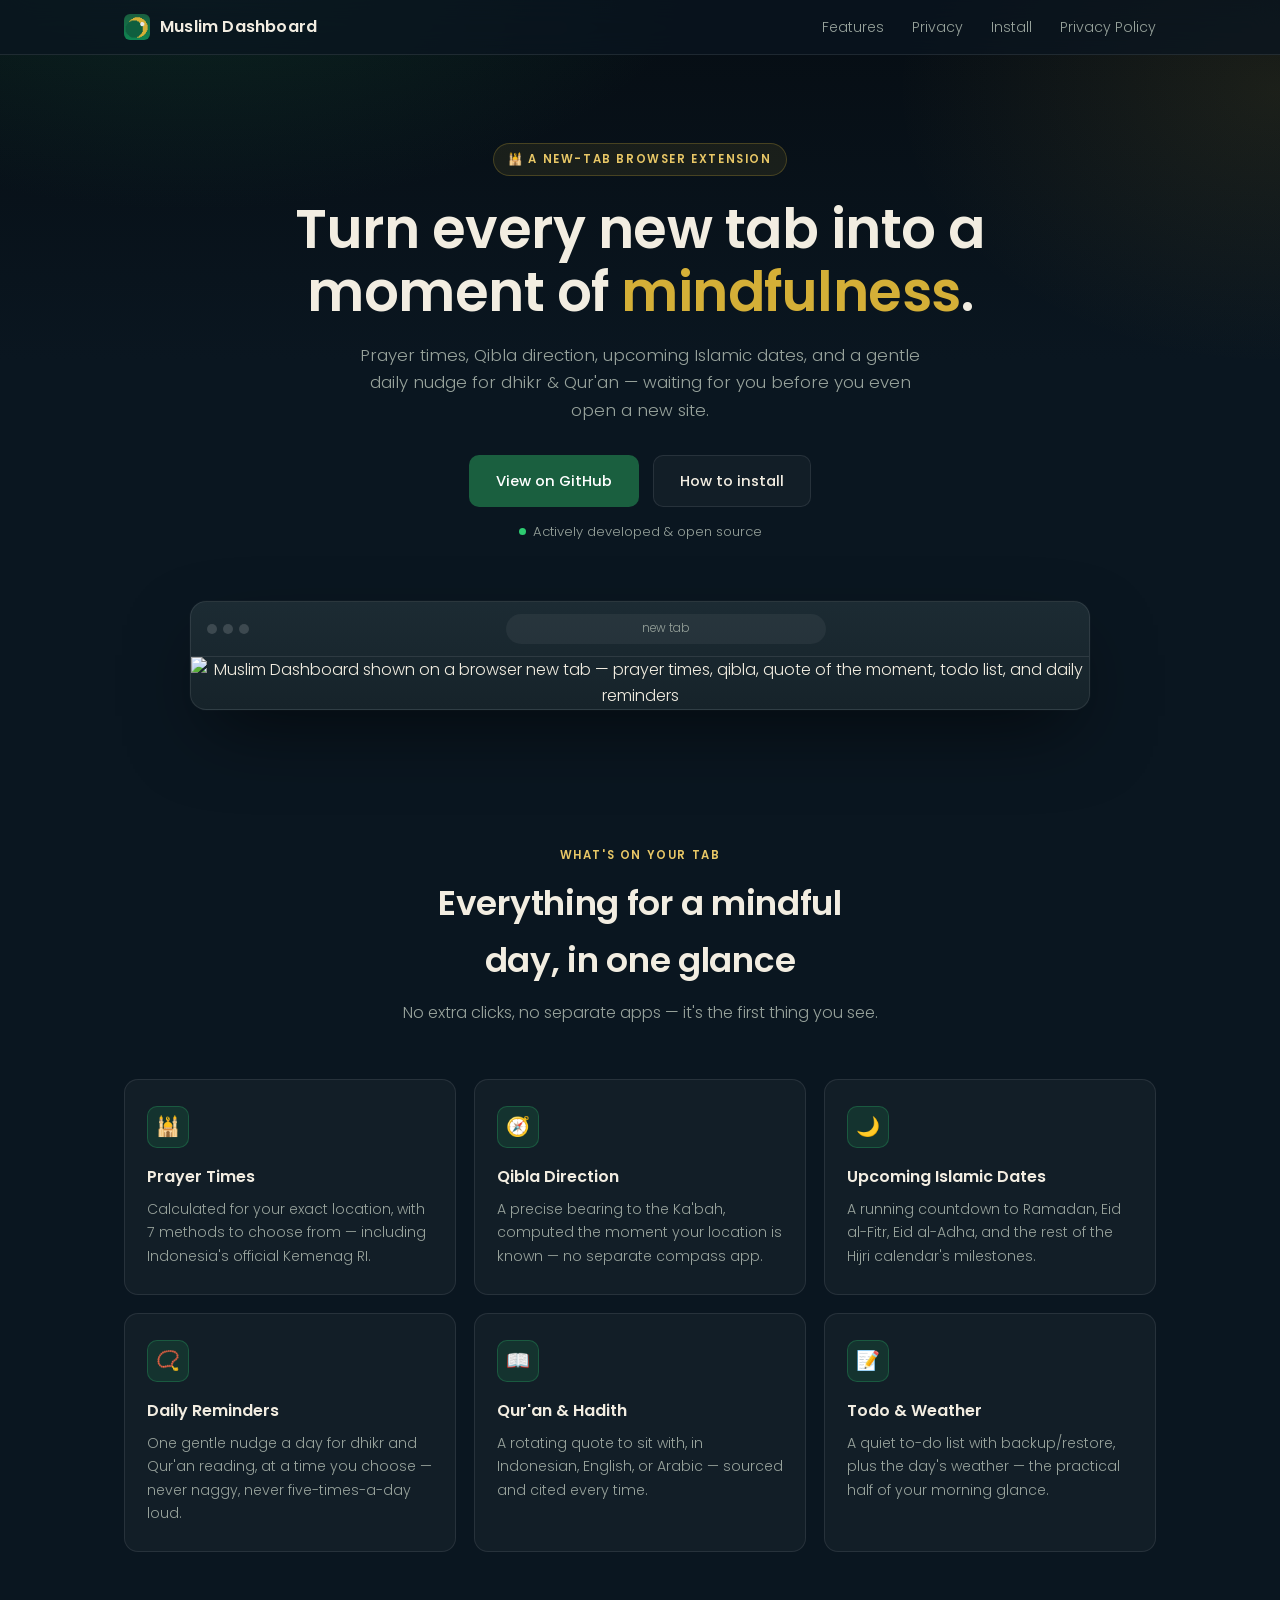
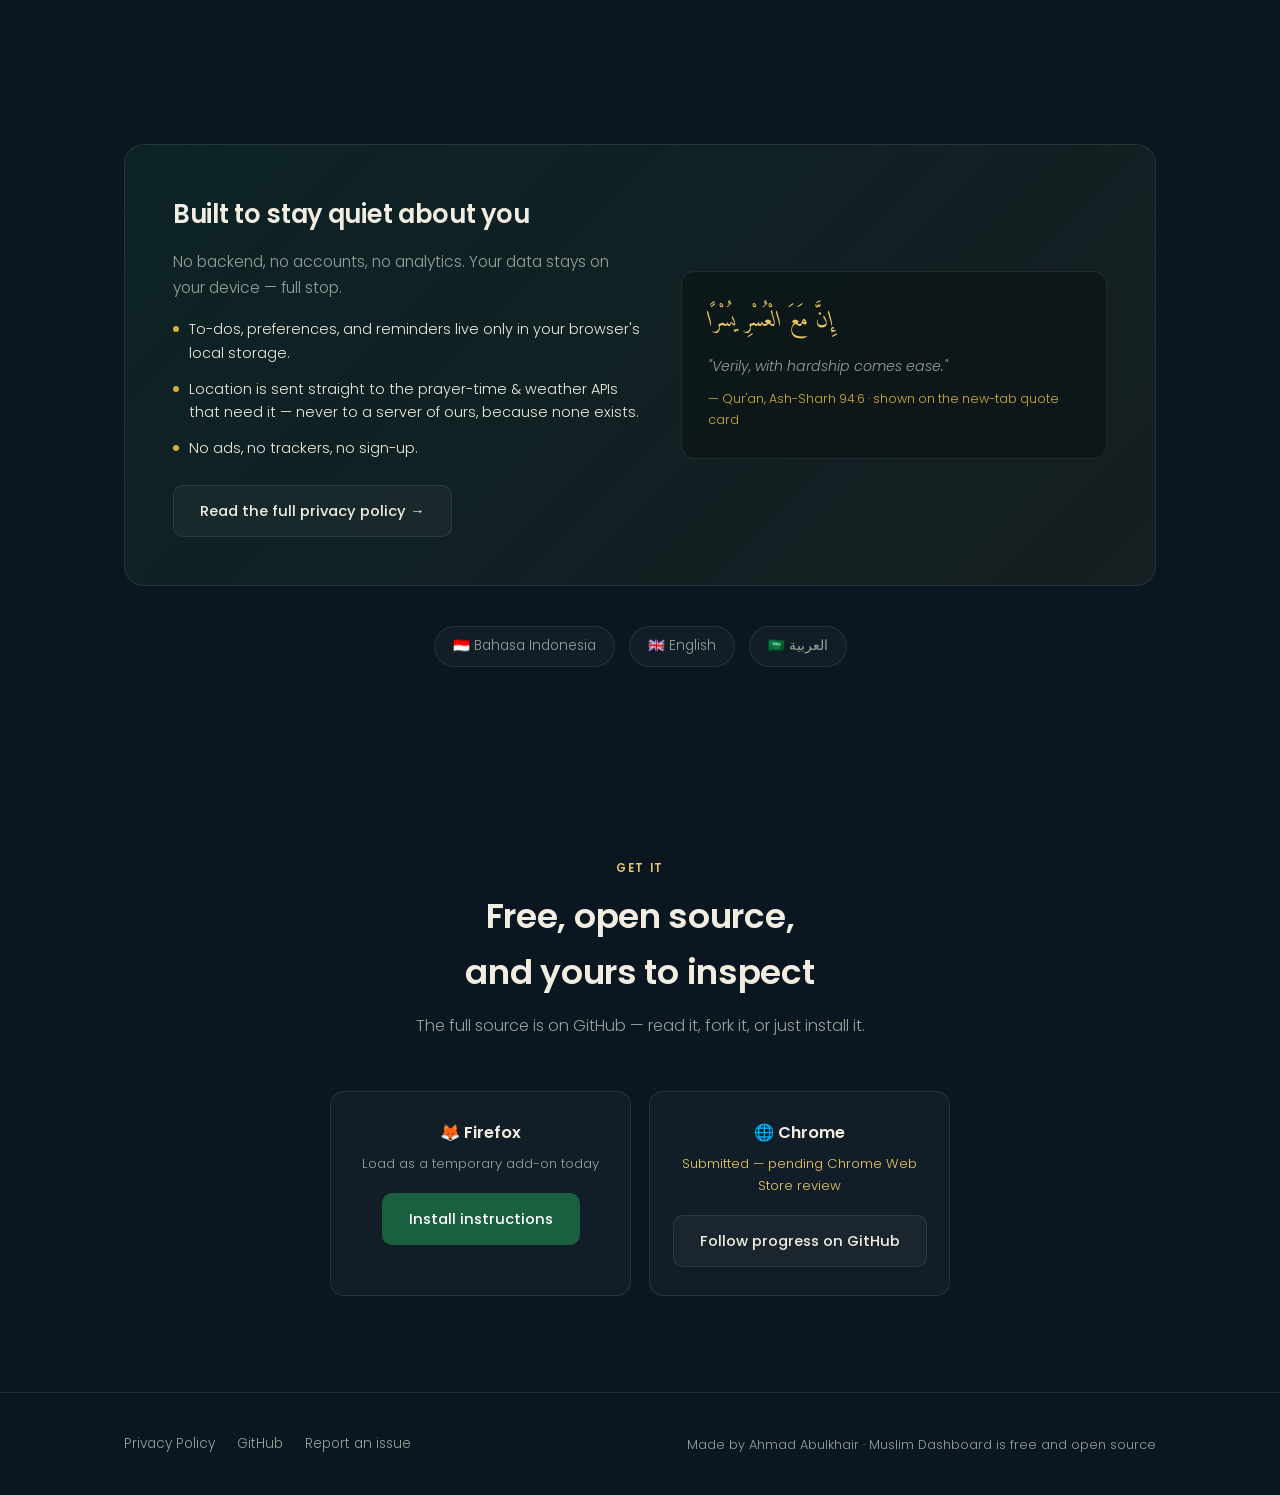
==== index.html @ 43d5bd0c "Add upcoming Islamic events, daily dhikr/Qur'an reminders, and landing page - Bottom bar now shows a" ====
<!DOCTYPE html>
<html lang="en">
<head>
<meta charset="UTF-8">
<meta name="viewport" content="width=device-width, initial-scale=1.0">
<title>Muslim Dashboard — a new tab, made mindful</title>
<meta name="description" content="A browser extension that turns every new tab into prayer times, Qibla direction, upcoming Islamic dates, and a gentle daily nudge for dhikr &amp; Qur'an.">
<link rel="icon" href="icons/icon32.png">
<link rel="preconnect" href="https://fonts.googleapis.com">
<link rel="preconnect" href="https://fonts.gstatic.com" crossorigin>
<link href="https://fonts.googleapis.com/css2?family=Poppins:wght@300;400;500;600;700&family=Amiri:ital,wght@0,400;1,400&display=swap" rel="stylesheet">
<style>
  :root {
    --bg: #0a1620;
    --bg-deep: #060d13;
    --card: #14232a;
    --card-soft: rgba(255,255,255,0.035);
    --primary: #1a5f3f;
    --primary-bright: #2ecc71;
    --gold: #d4af37;
    --gold-soft: #e8c766;
    --text: #f2ede1;
    --muted: #97a29b;
    --border: rgba(255,255,255,0.09);
    --radius: 14px;
  }

  * { box-sizing: border-box; }

  html { scroll-behavior: smooth; }

  @media (prefers-reduced-motion: reduce) {
    html { scroll-behavior: auto; }
    *, *::before, *::after { animation-duration: 0.001ms !important; animation-iteration-count: 1 !important; transition-duration: 0.001ms !important; }
  }

  body {
    margin: 0;
    background: var(--bg);
    color: var(--text);
    font-family: 'Poppins', -apple-system, 'Segoe UI', sans-serif;
    font-weight: 300;
    line-height: 1.65;
    -webkit-font-smoothing: antialiased;
  }

  img { max-width: 100%; display: block; }

  a { color: inherit; }

  .arabic {
    font-family: 'Amiri', serif;
    font-style: italic;
  }

  /* ================= Background atmosphere ================= */
  .sky {
    position: fixed;
    inset: 0;
    z-index: -1;
    background:
      radial-gradient(ellipse 900px 500px at 15% -10%, rgba(26,95,63,0.35), transparent 60%),
      radial-gradient(ellipse 700px 500px at 100% 10%, rgba(212,175,55,0.10), transparent 55%),
      linear-gradient(180deg, var(--bg-deep) 0%, var(--bg) 40%, var(--bg) 100%);
  }

  /* ================= Layout shell ================= */
  .wrap {
    max-width: 1080px;
    margin: 0 auto;
    padding: 0 24px;
  }

  section { padding: 96px 0; }

  @media (max-width: 720px) {
    section { padding: 64px 0; }
  }

  /* ================= Nav ================= */
  header.nav {
    position: sticky;
    top: 0;
    z-index: 20;
    backdrop-filter: blur(14px);
    background: rgba(10, 22, 32, 0.72);
    border-bottom: 1px solid var(--border);
  }

  .nav-inner {
    max-width: 1080px;
    margin: 0 auto;
    padding: 14px 24px;
    display: flex;
    align-items: center;
    justify-content: space-between;
  }

  .brand {
    display: flex;
    align-items: center;
    gap: 10px;
    font-weight: 600;
    font-size: 1rem;
    letter-spacing: 0.2px;
    text-decoration: none;
  }

  .brand img { width: 26px; height: 26px; border-radius: 6px; }

  .nav-links {
    display: flex;
    gap: 28px;
    font-size: 0.88rem;
    color: var(--muted);
  }

  .nav-links a { text-decoration: none; transition: color 0.2s ease; }
  .nav-links a:hover { color: var(--gold-soft); }

  @media (max-width: 640px) {
    .nav-links { display: none; }
  }

  /* ================= Hero ================= */
  .hero {
    padding: 88px 0 40px;
    display: grid;
    grid-template-columns: 1fr;
    gap: 40px;
    text-align: center;
  }

  .eyebrow {
    display: inline-flex;
    align-items: center;
    gap: 8px;
    font-size: 0.72rem;
    font-weight: 600;
    letter-spacing: 1.6px;
    text-transform: uppercase;
    color: var(--gold-soft);
    background: rgba(212,175,55,0.09);
    border: 1px solid rgba(212,175,55,0.25);
    padding: 6px 14px;
    border-radius: 999px;
    margin: 0 auto;
  }

  .hero h1 {
    font-size: clamp(2.1rem, 5vw, 3.4rem);
    font-weight: 600;
    line-height: 1.15;
    letter-spacing: -0.5px;
    margin: 22px auto 0;
    max-width: 780px;
    text-wrap: balance;
  }

  .hero h1 .accent { color: var(--gold); }

  .hero p.sub {
    max-width: 560px;
    margin: 18px auto 0;
    color: var(--muted);
    font-size: 1.05rem;
    font-weight: 300;
  }

  .cta-row {
    display: flex;
    align-items: center;
    justify-content: center;
    gap: 14px;
    flex-wrap: wrap;
    margin-top: 30px;
  }

  .btn {
    display: inline-flex;
    align-items: center;
    gap: 8px;
    padding: 13px 26px;
    border-radius: 10px;
    font-size: 0.92rem;
    font-weight: 500;
    text-decoration: none;
    transition: transform 0.2s ease, background 0.2s ease, border-color 0.2s ease;
    border: 1px solid transparent;
  }

  .btn:hover { transform: translateY(-2px); }
  .btn:focus-visible { outline: 2px solid var(--gold-soft); outline-offset: 3px; }

  .btn-primary {
    background: var(--primary);
    color: #fff;
  }
  .btn-primary:hover { background: #21714b; }

  .btn-ghost {
    background: var(--card-soft);
    border-color: var(--border);
    color: var(--text);
  }
  .btn-ghost:hover { border-color: var(--gold); color: var(--gold-soft); }

  .pill-status {
    display: inline-flex;
    align-items: center;
    gap: 7px;
    font-size: 0.82rem;
    color: var(--muted);
    padding: 8px 4px;
  }

  .dot-pulse {
    width: 7px; height: 7px; border-radius: 50%;
    background: var(--primary-bright);
    box-shadow: 0 0 0 0 rgba(46,204,113,0.6);
    animation: pulse 2.2s infinite;
  }

  @keyframes pulse {
    0% { box-shadow: 0 0 0 0 rgba(46,204,113,0.5); }
    70% { box-shadow: 0 0 0 7px rgba(46,204,113,0); }
    100% { box-shadow: 0 0 0 0 rgba(46,204,113,0); }
  }

  /* ================= Screenshot frame ================= */
  .frame-wrap {
    max-width: 900px;
    margin: 10px auto 0;
    opacity: 0;
    transform: translateY(24px) scale(0.985);
    animation: rise 0.9s cubic-bezier(.2,.7,.2,1) 0.15s forwards;
  }

  @keyframes rise {
    to { opacity: 1; transform: translateY(0) scale(1); }
  }

  .browser-chrome {
    background: linear-gradient(180deg, #1c2b33, #16232a);
    border: 1px solid var(--border);
    border-radius: 16px;
    overflow: hidden;
    box-shadow: 0 30px 80px -20px rgba(0,0,0,0.65), 0 0 0 1px rgba(255,255,255,0.02);
  }

  .browser-bar {
    display: flex;
    align-items: center;
    gap: 10px;
    padding: 12px 16px;
    border-bottom: 1px solid var(--border);
  }

  .dots { display: flex; gap: 6px; }
  .dots span { width: 10px; height: 10px; border-radius: 50%; background: rgba(255,255,255,0.15); }

  .url-pill {
    flex: 1;
    max-width: 320px;
    margin: 0 auto;
    background: rgba(255,255,255,0.05);
    border-radius: 999px;
    padding: 5px 14px;
    font-size: 0.74rem;
    color: var(--muted);
    text-align: center;
    font-variant-numeric: tabular-nums;
  }

  .browser-chrome img { width: 100%; }

  /* ================= Section headings ================= */
  .section-head {
    text-align: center;
    max-width: 620px;
    margin: 0 auto 52px;
  }

  .section-eyebrow {
    font-size: 0.72rem;
    font-weight: 600;
    letter-spacing: 1.6px;
    text-transform: uppercase;
    color: var(--gold-soft);
    margin-bottom: 10px;
  }

  .section-head h2 {
    font-size: clamp(1.6rem, 3.2vw, 2.15rem);
    font-weight: 600;
    letter-spacing: -0.3px;
    margin: 0 0 12px;
    text-wrap: balance;
  }

  .section-head p {
    color: var(--muted);
    font-size: 1rem;
    margin: 0;
  }

  /* rub el-hizb divider */
  .motif {
    display: block;
    margin: 0 auto 18px;
    opacity: 0.75;
  }

  /* ================= Feature grid ================= */
  .grid {
    display: grid;
    grid-template-columns: repeat(3, 1fr);
    gap: 18px;
  }

  @media (max-width: 860px) {
    .grid { grid-template-columns: repeat(2, 1fr); }
  }
  @media (max-width: 560px) {
    .grid { grid-template-columns: 1fr; }
  }

  .feature {
    background: var(--card-soft);
    border: 1px solid var(--border);
    border-radius: var(--radius);
    padding: 26px 22px;
    transition: border-color 0.25s ease, transform 0.25s ease, background 0.25s ease;
  }

  .feature:hover {
    border-color: rgba(212,175,55,0.35);
    background: rgba(255,255,255,0.05);
    transform: translateY(-3px);
  }

  .feature .icon {
    width: 42px; height: 42px;
    display: flex; align-items: center; justify-content: center;
    border-radius: 10px;
    background: rgba(26,95,63,0.35);
    border: 1px solid rgba(46,204,113,0.25);
    font-size: 1.2rem;
    margin-bottom: 16px;
  }

  .feature h3 {
    font-size: 1rem;
    font-weight: 600;
    margin: 0 0 8px;
  }

  .feature p {
    font-size: 0.88rem;
    color: var(--muted);
    margin: 0;
  }

  /* ================= Trust strip ================= */
  .trust {
    background: linear-gradient(135deg, rgba(26,95,63,0.18), rgba(212,175,55,0.06));
    border: 1px solid var(--border);
    border-radius: 20px;
    padding: 48px;
    display: grid;
    grid-template-columns: 1.1fr 1fr;
    gap: 40px;
    align-items: center;
  }

  @media (max-width: 800px) {
    .trust { grid-template-columns: 1fr; padding: 34px 26px; }
  }

  .trust h2 {
    font-size: 1.6rem;
    font-weight: 600;
    margin: 0 0 14px;
    letter-spacing: -0.3px;
  }

  .trust p { color: var(--muted); margin: 0 0 18px; font-size: 0.96rem; }

  .trust-list {
    list-style: none;
    margin: 0;
    padding: 0;
    display: flex;
    flex-direction: column;
    gap: 12px;
  }

  .trust-list li {
    display: flex;
    gap: 10px;
    font-size: 0.9rem;
    color: var(--text);
  }

  .trust-list li::before {
    content: '';
    flex-shrink: 0;
    width: 6px; height: 6px;
    margin-top: 8px;
    border-radius: 50%;
    background: var(--gold);
  }

  .quote-card {
    background: rgba(0,0,0,0.28);
    border: 1px solid var(--border);
    border-radius: var(--radius);
    padding: 28px 26px;
  }

  .quote-card .arabic {
    font-size: 1.4rem;
    color: var(--gold-soft);
    display: block;
    margin-bottom: 10px;
    line-height: 1.9;
  }

  .quote-card .translation {
    font-size: 0.88rem;
    color: var(--muted);
    font-style: italic;
  }

  .quote-card .source {
    display: block;
    margin-top: 10px;
    font-size: 0.78rem;
    color: var(--gold);
  }

  /* ================= Language strip ================= */
  .langs {
    display: flex;
    justify-content: center;
    gap: 14px;
    flex-wrap: wrap;
    margin-top: 40px;
  }

  .lang-chip {
    border: 1px solid var(--border);
    background: var(--card-soft);
    padding: 8px 18px;
    border-radius: 999px;
    font-size: 0.85rem;
    color: var(--muted);
  }

  /* ================= Install ================= */
  .install {
    text-align: center;
  }

  .install-cards {
    display: grid;
    grid-template-columns: 1fr 1fr;
    gap: 18px;
    max-width: 620px;
    margin: 40px auto 0;
  }

  @media (max-width: 620px) {
    .install-cards { grid-template-columns: 1fr; }
  }

  .install-card {
    background: var(--card-soft);
    border: 1px solid var(--border);
    border-radius: var(--radius);
    padding: 28px 22px;
  }

  .install-card .browser-name {
    font-weight: 600;
    font-size: 1.02rem;
    margin-bottom: 6px;
  }

  .install-card .status {
    font-size: 0.82rem;
    color: var(--muted);
    margin-bottom: 18px;
  }

  .status.pending { color: var(--gold-soft); }

  /* ================= Footer ================= */
  footer {
    border-top: 1px solid var(--border);
    padding: 40px 0;
  }

  .footer-inner {
    display: flex;
    align-items: center;
    justify-content: space-between;
    flex-wrap: wrap;
    gap: 16px;
  }

  .footer-links {
    display: flex;
    gap: 22px;
    font-size: 0.85rem;
    color: var(--muted);
  }

  .footer-links a { text-decoration: none; }
  .footer-links a:hover { color: var(--gold-soft); }

  .footer-note {
    font-size: 0.8rem;
    color: var(--muted);
  }
</style>
</head>
<body>
<div class="sky"></div>

<header class="nav">
  <div class="nav-inner">
    <a class="brand" href="#top">
      <img src="icons/icon32.png" alt="">
      Muslim Dashboard
    </a>
    <nav class="nav-links">
      <a href="#features">Features</a>
      <a href="#privacy-trust">Privacy</a>
      <a href="#install">Install</a>
      <a href="privacy.html">Privacy Policy</a>
    </nav>
  </div>
</header>

<div id="top"></div>

<div class="wrap">
  <section class="hero">
    <div>
      <span class="eyebrow">🕌 A new-tab browser extension</span>
      <h1>Turn every new tab into a moment of <span class="accent">mindfulness</span>.</h1>
      <p class="sub">Prayer times, Qibla direction, upcoming Islamic dates, and a gentle daily nudge for dhikr &amp; Qur'an — waiting for you before you even open a new site.</p>
      <div class="cta-row">
        <a class="btn btn-primary" href="https://github.com/tgz99/muslimdash" target="_blank" rel="noopener">View on GitHub</a>
        <a class="btn btn-ghost" href="#install">How to install</a>
      </div>
      <div class="cta-row" style="margin-top: 6px;">
        <span class="pill-status"><span class="dot-pulse"></span> Actively developed &amp; open source</span>
      </div>
    </div>

    <div class="frame-wrap">
      <div class="browser-chrome">
        <div class="browser-bar">
          <div class="dots"><span></span><span></span><span></span></div>
          <div class="url-pill">new tab</div>
        </div>
        <img src="screenshot-1280x800.png" alt="Muslim Dashboard shown on a browser new tab — prayer times, qibla, quote of the moment, todo list, and daily reminders">
      </div>
    </div>
  </section>

  <section id="features">
    <div class="section-head">
      <div class="section-eyebrow">What's on your tab</div>
      <h2>Everything for a mindful day, in one glance</h2>
      <p>No extra clicks, no separate apps — it's the first thing you see.</p>
    </div>

    <div class="grid">
      <div class="feature">
        <div class="icon">🕌</div>
        <h3>Prayer Times</h3>
        <p>Calculated for your exact location, with 7 methods to choose from — including Indonesia's official Kemenag RI.</p>
      </div>
      <div class="feature">
        <div class="icon">🧭</div>
        <h3>Qibla Direction</h3>
        <p>A precise bearing to the Ka'bah, computed the moment your location is known — no separate compass app.</p>
      </div>
      <div class="feature">
        <div class="icon">🌙</div>
        <h3>Upcoming Islamic Dates</h3>
        <p>A running countdown to Ramadan, Eid al-Fitr, Eid al-Adha, and the rest of the Hijri calendar's milestones.</p>
      </div>
      <div class="feature">
        <div class="icon">📿</div>
        <h3>Daily Reminders</h3>
        <p>One gentle nudge a day for dhikr and Qur'an reading, at a time you choose — never naggy, never five-times-a-day loud.</p>
      </div>
      <div class="feature">
        <div class="icon">📖</div>
        <h3>Qur'an &amp; Hadith</h3>
        <p>A rotating quote to sit with, in Indonesian, English, or Arabic — sourced and cited every time.</p>
      </div>
      <div class="feature">
        <div class="icon">📝</div>
        <h3>Todo &amp; Weather</h3>
        <p>A quiet to-do list with backup/restore, plus the day's weather — the practical half of your morning glance.</p>
      </div>
    </div>
  </section>

  <section id="privacy-trust">
    <div class="trust">
      <div>
        <h2>Built to stay quiet about you</h2>
        <p>No backend, no accounts, no analytics. Your data stays on your device — full stop.</p>
        <ul class="trust-list">
          <li>To-dos, preferences, and reminders live only in your browser's local storage.</li>
          <li>Location is sent straight to the prayer-time &amp; weather APIs that need it — never to a server of ours, because none exists.</li>
          <li>No ads, no trackers, no sign-up.</li>
        </ul>
        <div class="cta-row" style="justify-content: flex-start; margin-top: 24px;">
          <a class="btn btn-ghost" href="privacy.html">Read the full privacy policy →</a>
        </div>
      </div>
      <div class="quote-card">
        <span class="arabic">إِنَّ مَعَ الْعُسْرِ يُسْرًا</span>
        <span class="translation">"Verily, with hardship comes ease."</span>
        <span class="source">— Qur'an, Ash-Sharh 94:6 · shown on the new-tab quote card</span>
      </div>
    </div>

    <div class="langs">
      <span class="lang-chip">🇮🇩 Bahasa Indonesia</span>
      <span class="lang-chip">🇬🇧 English</span>
      <span class="lang-chip">🇸🇦 العربية</span>
    </div>
  </section>

  <section id="install" class="install">
    <div class="section-head">
      <div class="section-eyebrow">Get it</div>
      <h2>Free, open source, and yours to inspect</h2>
      <p>The full source is on GitHub — read it, fork it, or just install it.</p>
    </div>

    <div class="install-cards">
      <div class="install-card">
        <div class="browser-name">🦊 Firefox</div>
        <div class="status">Load as a temporary add-on today</div>
        <a class="btn btn-primary" href="https://github.com/tgz99/muslimdash#cara-install" target="_blank" rel="noopener">Install instructions</a>
      </div>
      <div class="install-card">
        <div class="browser-name">🌐 Chrome</div>
        <div class="status pending">Submitted — pending Chrome Web Store review</div>
        <a class="btn btn-ghost" href="https://github.com/tgz99/muslimdash" target="_blank" rel="noopener">Follow progress on GitHub</a>
      </div>
    </div>
  </section>
</div>

<footer>
  <div class="wrap footer-inner">
    <div class="footer-links">
      <a href="privacy.html">Privacy Policy</a>
      <a href="https://github.com/tgz99/muslimdash" target="_blank" rel="noopener">GitHub</a>
      <a href="https://github.com/tgz99/muslimdash/issues" target="_blank" rel="noopener">Report an issue</a>
    </div>
    <div class="footer-note">Made by Ahmad Abulkhair · Muslim Dashboard is free and open source</div>
  </div>
</footer>

</body>
</html>
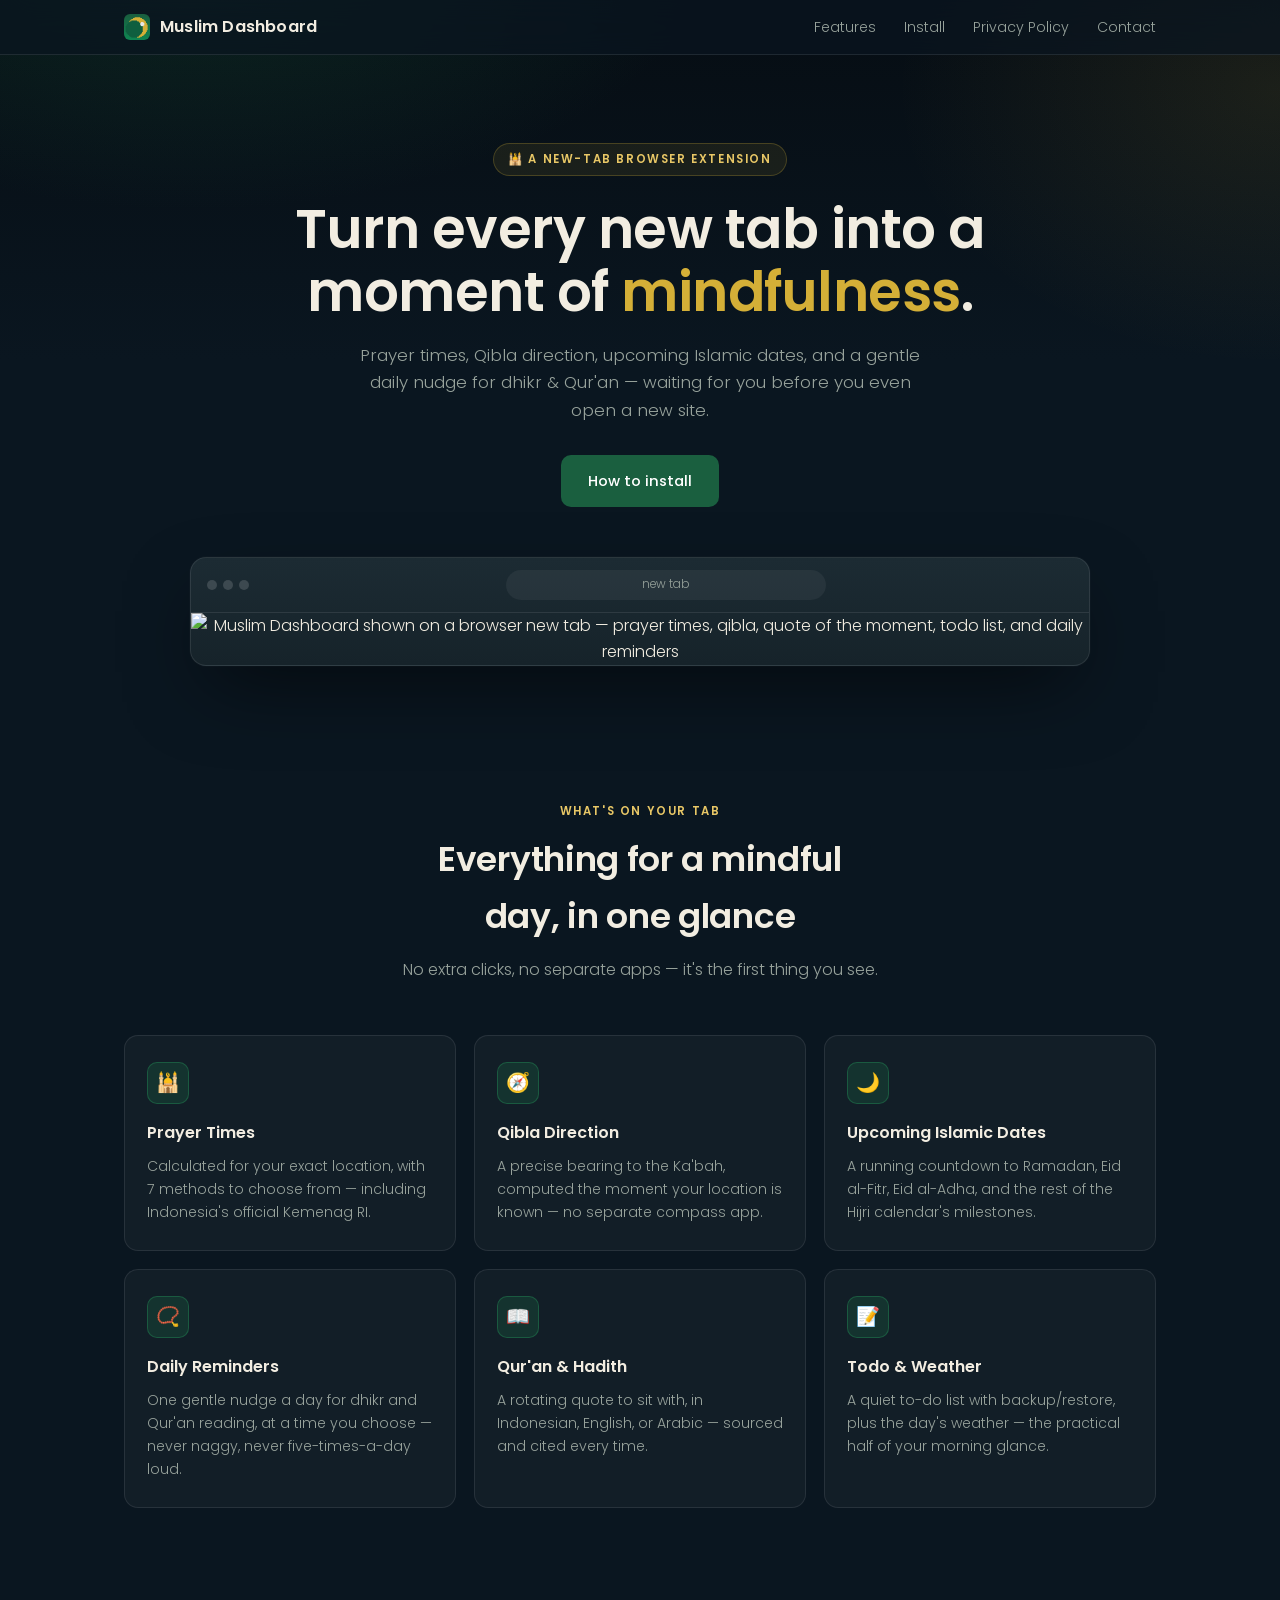
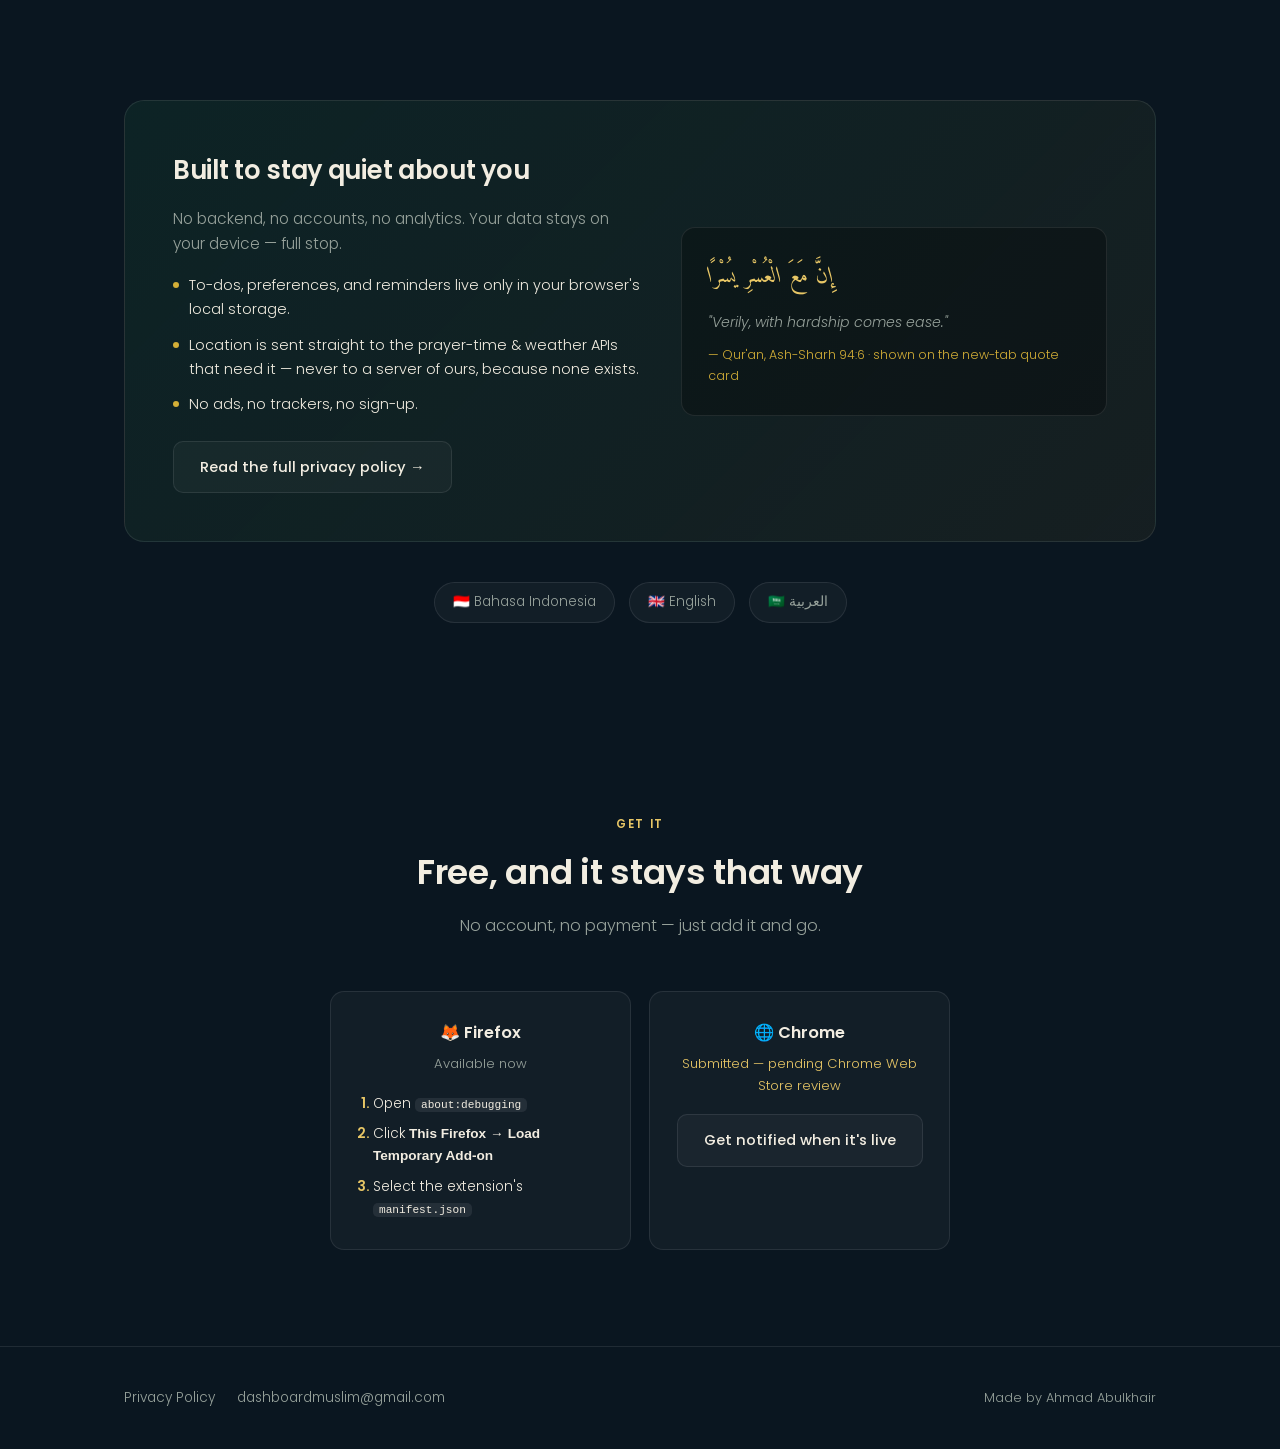
==== commit 11c3f0c6: "Simplify landing page and add contact email Dropped GitHub as the page's main call-to-action (was th" ====
--- a/index.html
+++ b/index.html
@@ -493,6 +493,29 @@
     margin-bottom: 18px;
   }
 
+  .install-steps {
+    text-align: left;
+    margin: 0;
+    padding-left: 20px;
+    font-size: 0.85rem;
+    color: var(--text);
+    display: flex;
+    flex-direction: column;
+    gap: 8px;
+  }
+
+  .install-steps li::marker {
+    color: var(--gold-soft);
+    font-weight: 600;
+  }
+
+  .install-card code {
+    background: rgba(255,255,255,0.08);
+    padding: 1px 6px;
+    border-radius: 5px;
+    font-size: 0.82em;
+  }
+
   .status.pending { color: var(--gold-soft); }
 
   /* ================= Footer ================= */
@@ -536,9 +559,9 @@
     </a>
     <nav class="nav-links">
       <a href="#features">Features</a>
-      <a href="#privacy-trust">Privacy</a>
       <a href="#install">Install</a>
       <a href="privacy.html">Privacy Policy</a>
+      <a href="mailto:dashboardmuslim@gmail.com">Contact</a>
     </nav>
   </div>
 </header>
@@ -552,11 +575,7 @@
       <h1>Turn every new tab into a moment of <span class="accent">mindfulness</span>.</h1>
       <p class="sub">Prayer times, Qibla direction, upcoming Islamic dates, and a gentle daily nudge for dhikr &amp; Qur'an — waiting for you before you even open a new site.</p>
       <div class="cta-row">
-        <a class="btn btn-primary" href="https://github.com/tgz99/muslimdash" target="_blank" rel="noopener">View on GitHub</a>
-        <a class="btn btn-ghost" href="#install">How to install</a>
-      </div>
-      <div class="cta-row" style="margin-top: 6px;">
-        <span class="pill-status"><span class="dot-pulse"></span> Actively developed &amp; open source</span>
+        <a class="btn btn-primary" href="#install">How to install</a>
       </div>
     </div>
 
@@ -643,20 +662,24 @@
   <section id="install" class="install">
     <div class="section-head">
       <div class="section-eyebrow">Get it</div>
-      <h2>Free, open source, and yours to inspect</h2>
-      <p>The full source is on GitHub — read it, fork it, or just install it.</p>
+      <h2>Free, and it stays that way</h2>
+      <p>No account, no payment — just add it and go.</p>
     </div>
 
     <div class="install-cards">
       <div class="install-card">
         <div class="browser-name">🦊 Firefox</div>
-        <div class="status">Load as a temporary add-on today</div>
-        <a class="btn btn-primary" href="https://github.com/tgz99/muslimdash#cara-install" target="_blank" rel="noopener">Install instructions</a>
+        <div class="status">Available now</div>
+        <ol class="install-steps">
+          <li>Open <code>about:debugging</code></li>
+          <li>Click <strong>This Firefox</strong> → <strong>Load Temporary Add-on</strong></li>
+          <li>Select the extension's <code>manifest.json</code></li>
+        </ol>
       </div>
       <div class="install-card">
         <div class="browser-name">🌐 Chrome</div>
         <div class="status pending">Submitted — pending Chrome Web Store review</div>
-        <a class="btn btn-ghost" href="https://github.com/tgz99/muslimdash" target="_blank" rel="noopener">Follow progress on GitHub</a>
+        <a class="btn btn-ghost" href="mailto:dashboardmuslim@gmail.com?subject=Muslim%20Dashboard%20for%20Chrome">Get notified when it's live</a>
       </div>
     </div>
   </section>
@@ -666,10 +689,9 @@
   <div class="wrap footer-inner">
     <div class="footer-links">
       <a href="privacy.html">Privacy Policy</a>
-      <a href="https://github.com/tgz99/muslimdash" target="_blank" rel="noopener">GitHub</a>
-      <a href="https://github.com/tgz99/muslimdash/issues" target="_blank" rel="noopener">Report an issue</a>
-    </div>
-    <div class="footer-note">Made by Ahmad Abulkhair · Muslim Dashboard is free and open source</div>
+      <a href="mailto:dashboardmuslim@gmail.com">dashboardmuslim@gmail.com</a>
+    </div>
+    <div class="footer-note">Made by Ahmad Abulkhair</div>
   </div>
 </footer>
 
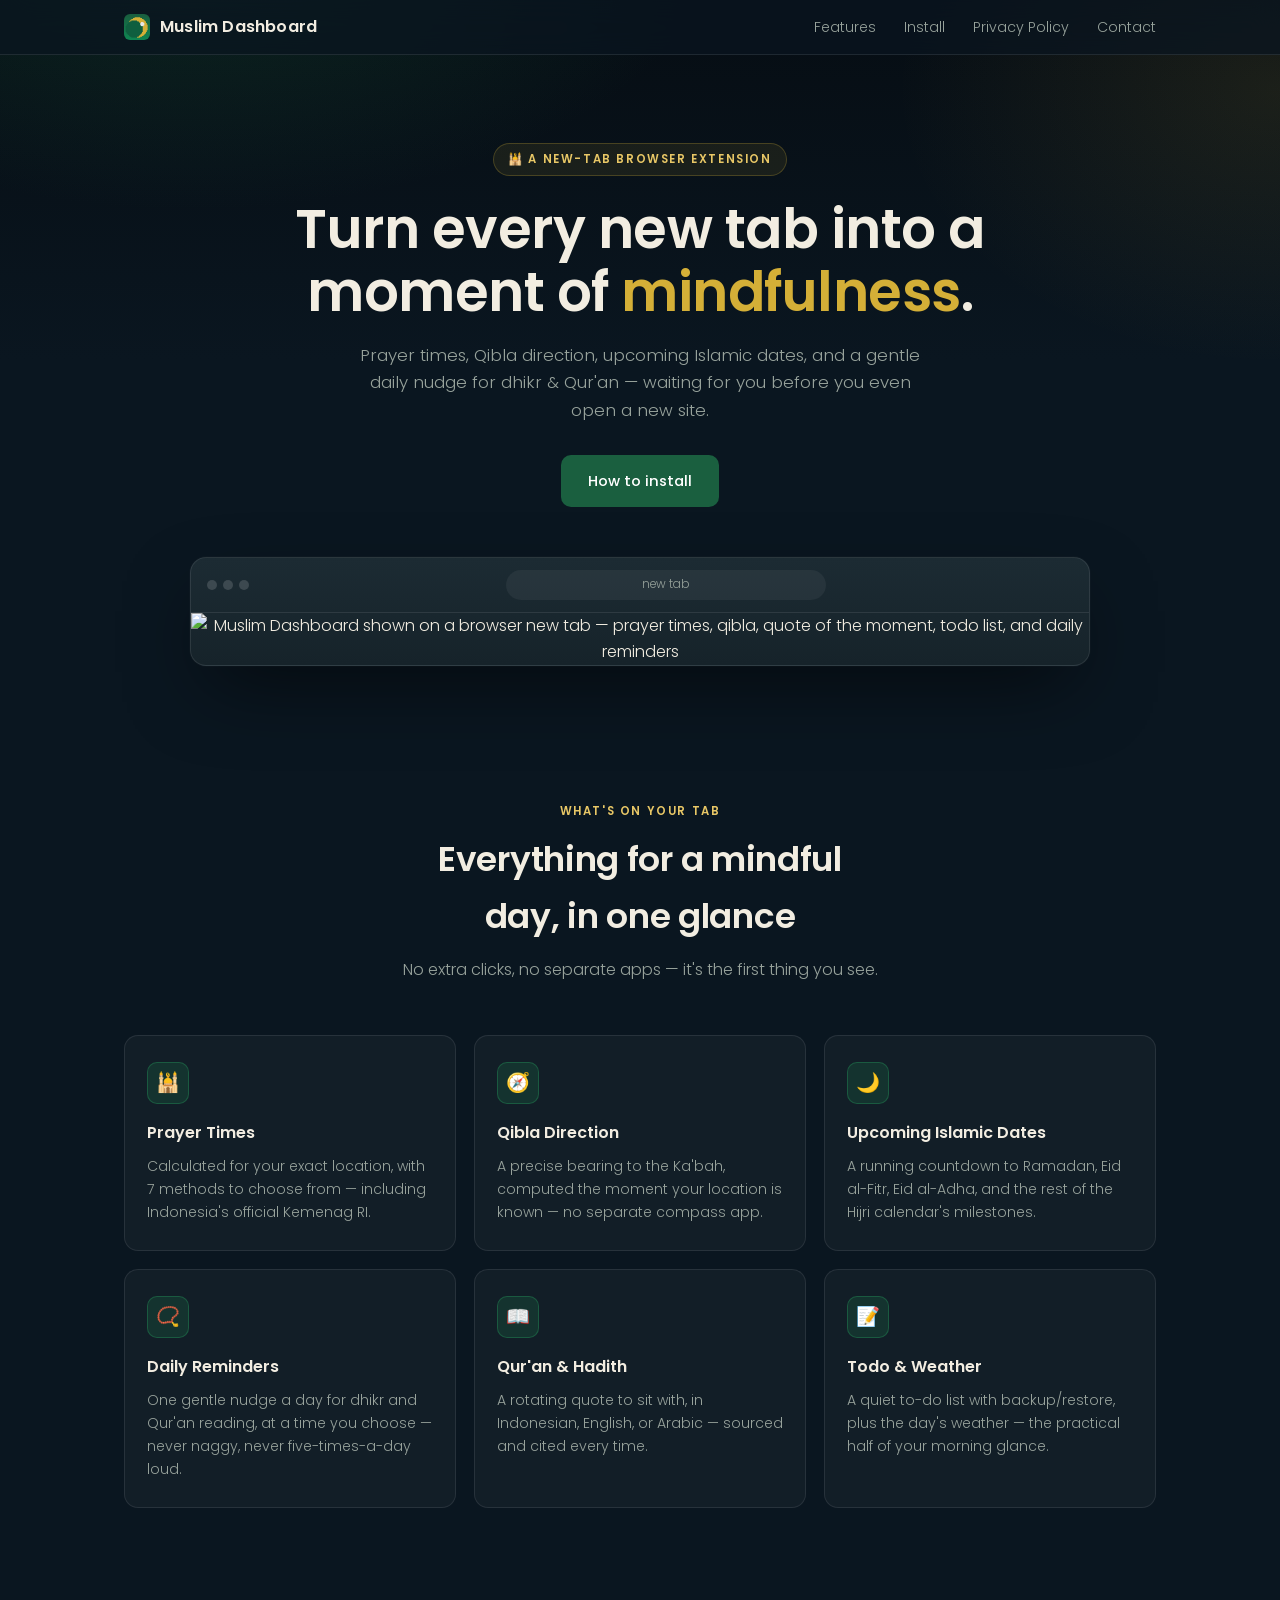
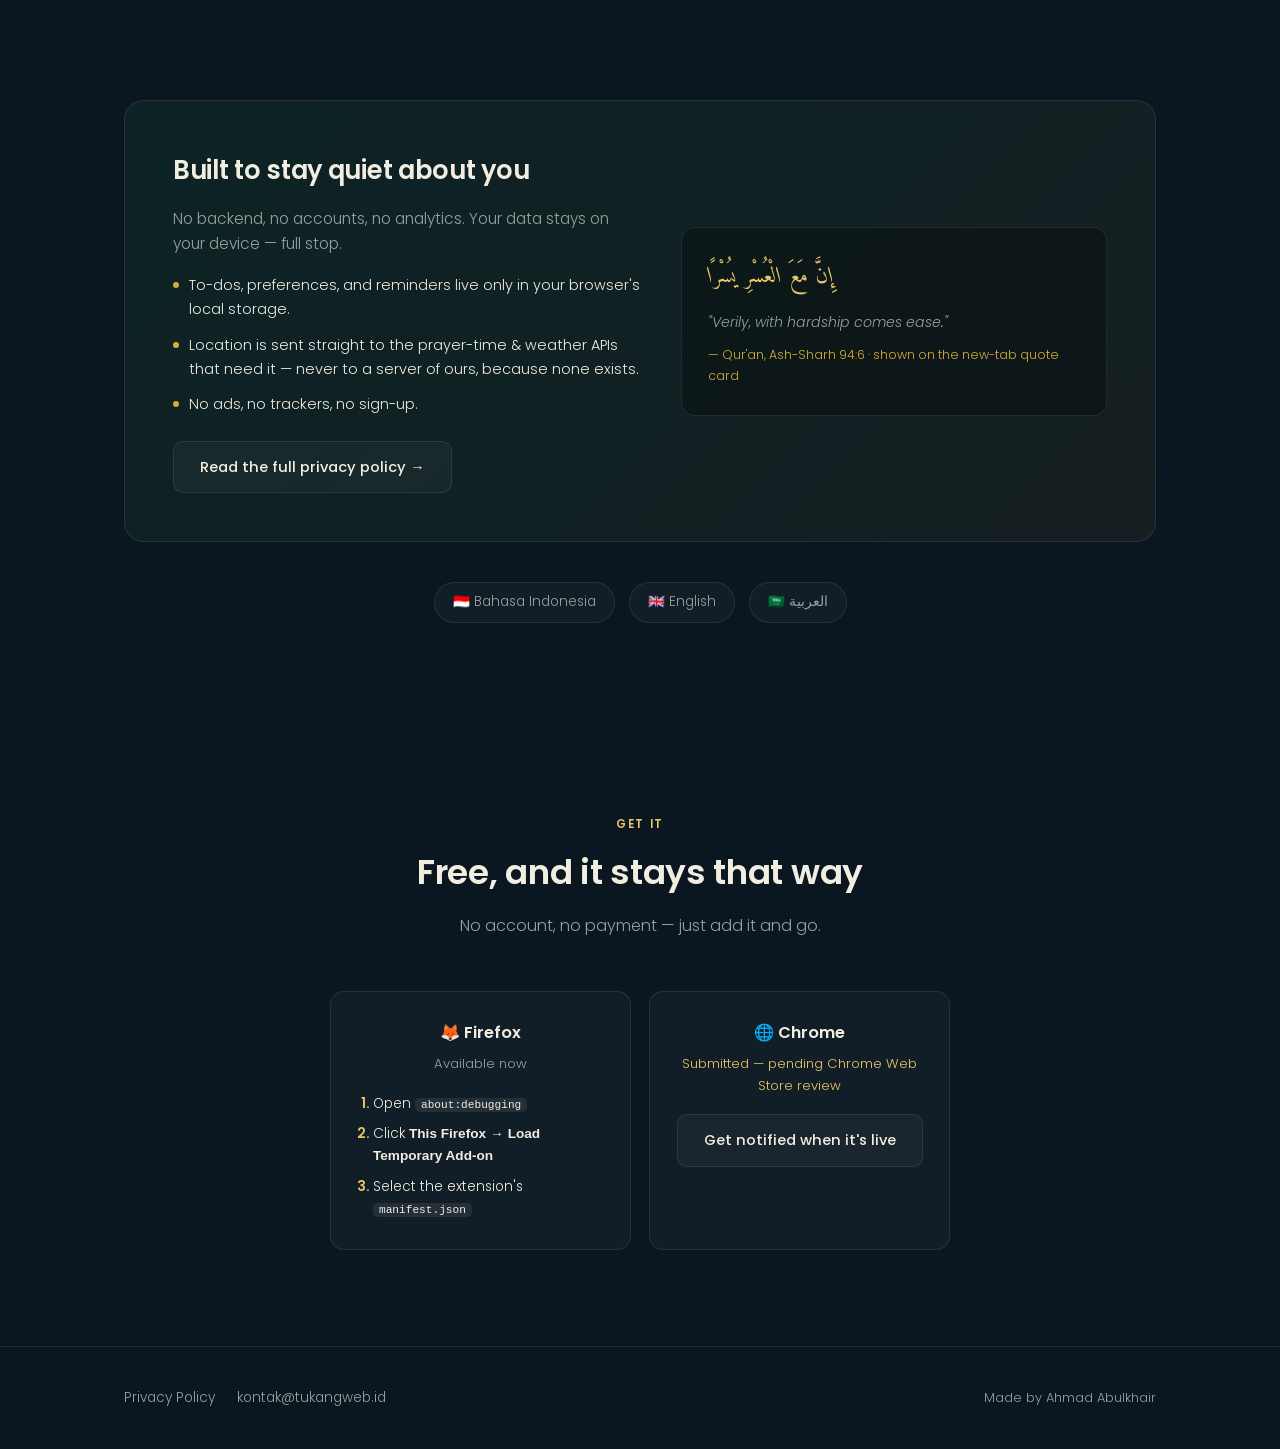
==== commit 465ce693: "Update contact email to kontak@tukangweb.id" ====
--- a/index.html
+++ b/index.html
@@ -561,7 +561,7 @@
       <a href="#features">Features</a>
       <a href="#install">Install</a>
       <a href="privacy.html">Privacy Policy</a>
-      <a href="mailto:dashboardmuslim@gmail.com">Contact</a>
+      <a href="mailto:kontak@tukangweb.id">Contact</a>
     </nav>
   </div>
 </header>
@@ -679,7 +679,7 @@
       <div class="install-card">
         <div class="browser-name">🌐 Chrome</div>
         <div class="status pending">Submitted — pending Chrome Web Store review</div>
-        <a class="btn btn-ghost" href="mailto:dashboardmuslim@gmail.com?subject=Muslim%20Dashboard%20for%20Chrome">Get notified when it's live</a>
+        <a class="btn btn-ghost" href="mailto:kontak@tukangweb.id?subject=Muslim%20Dashboard%20for%20Chrome">Get notified when it's live</a>
       </div>
     </div>
   </section>
@@ -689,7 +689,7 @@
   <div class="wrap footer-inner">
     <div class="footer-links">
       <a href="privacy.html">Privacy Policy</a>
-      <a href="mailto:dashboardmuslim@gmail.com">dashboardmuslim@gmail.com</a>
+      <a href="mailto:kontak@tukangweb.id">kontak@tukangweb.id</a>
     </div>
     <div class="footer-note">Made by Ahmad Abulkhair</div>
   </div>
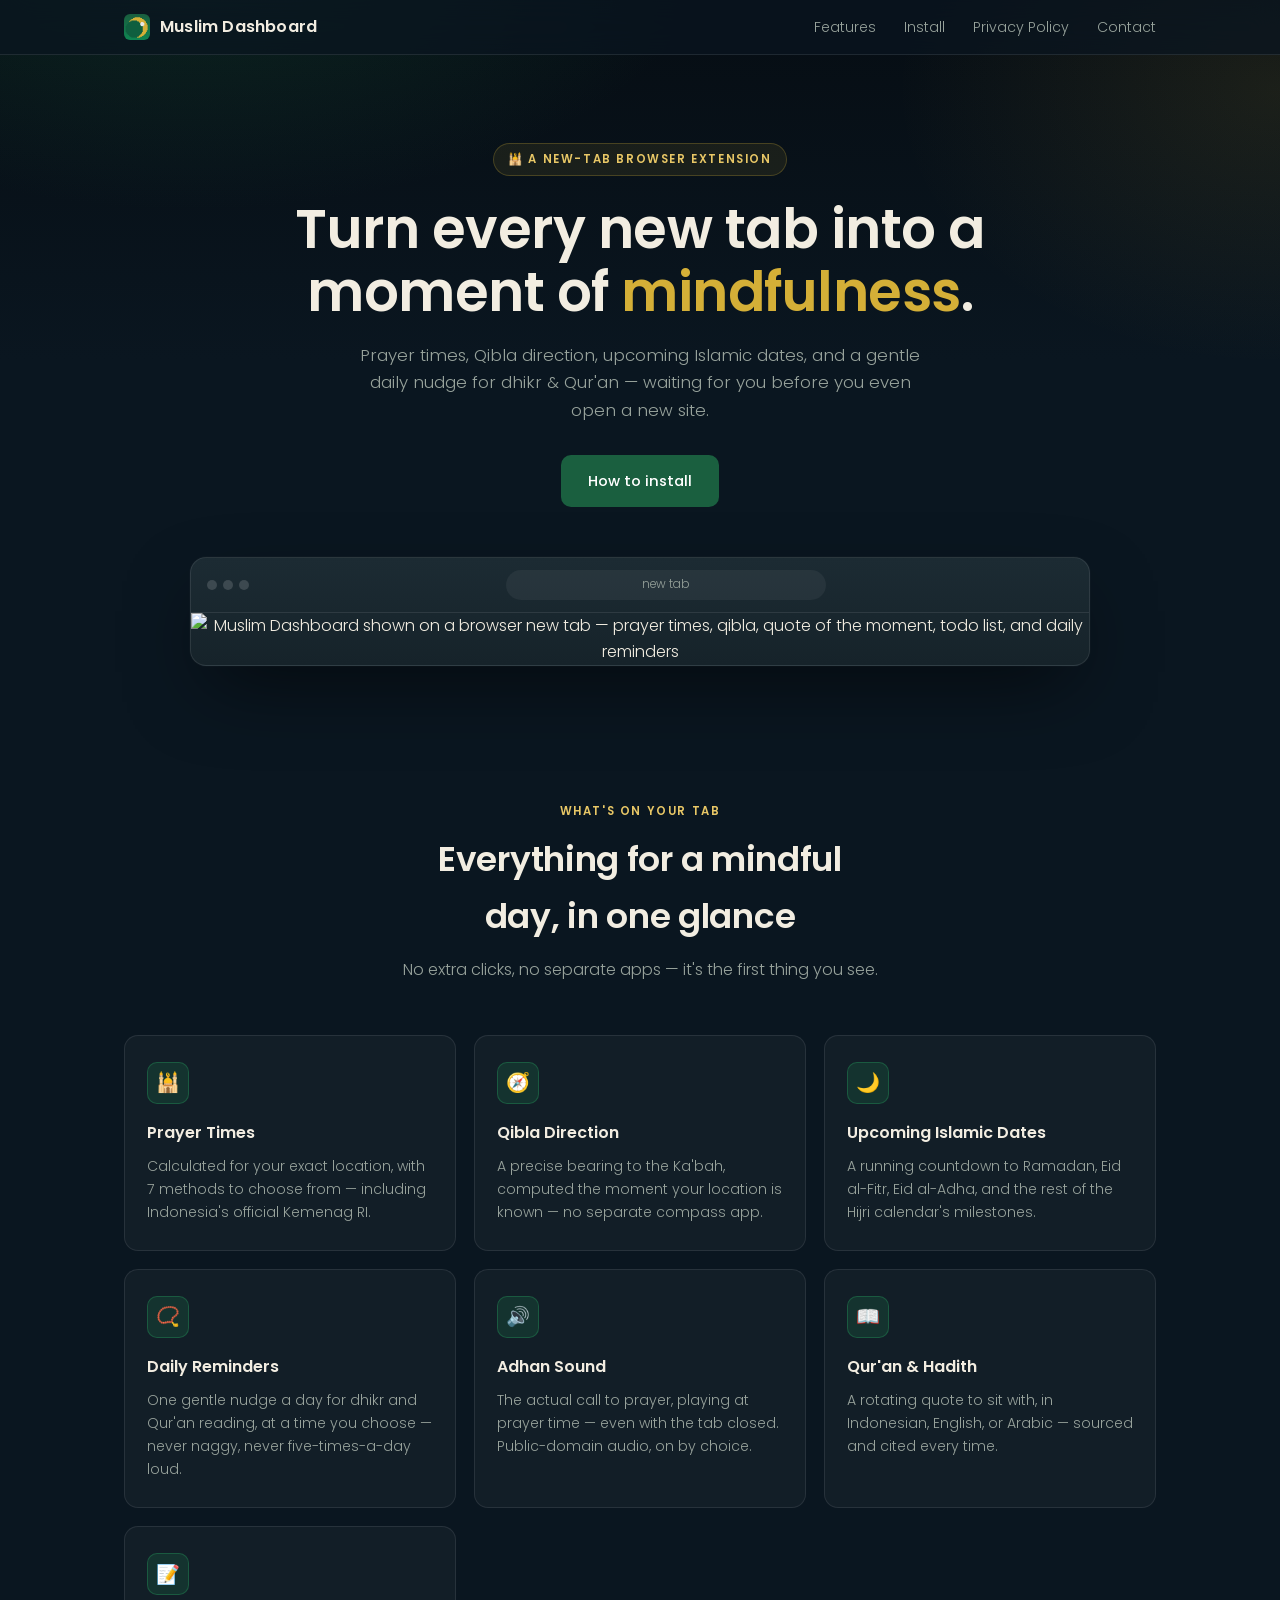
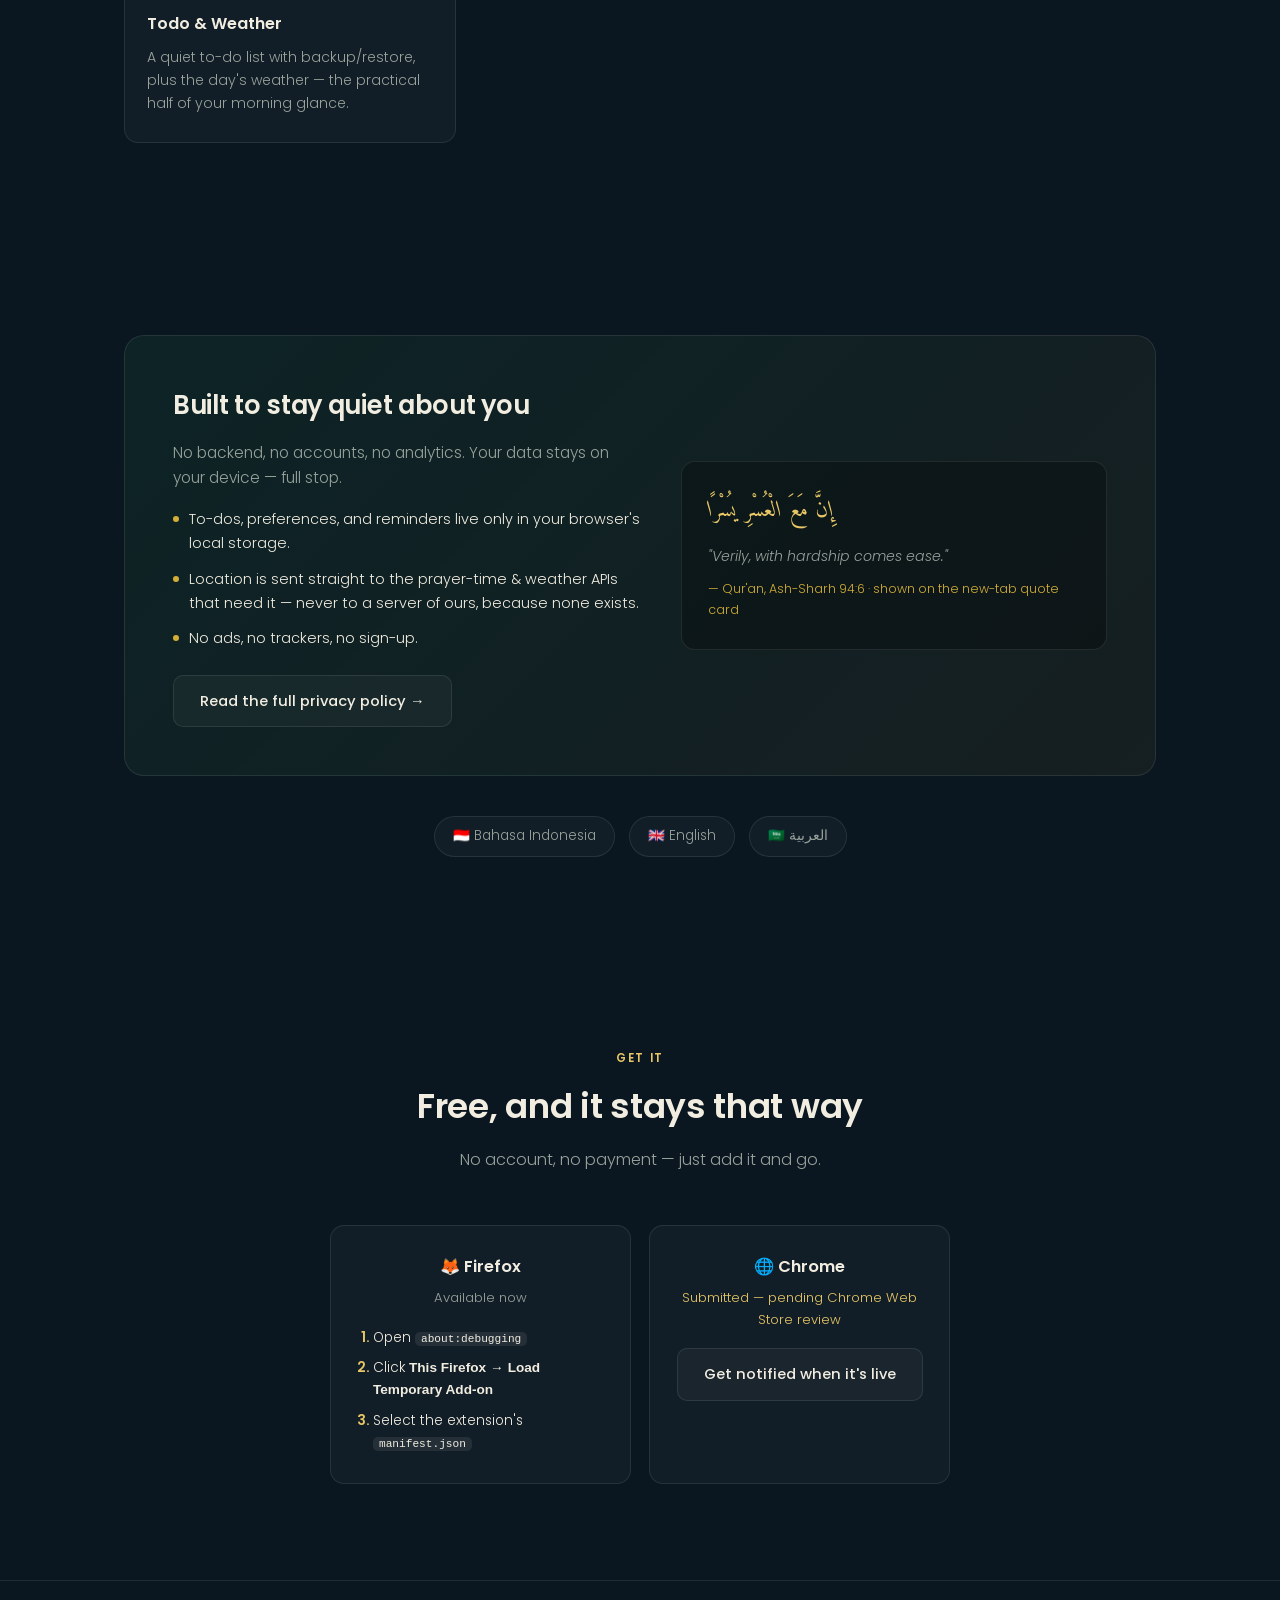
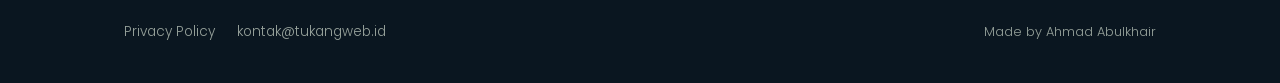
==== commit a4a83974: "Add adhan sound to landing page feature grid" ====
--- a/index.html
+++ b/index.html
@@ -619,6 +619,11 @@
         <p>One gentle nudge a day for dhikr and Qur'an reading, at a time you choose — never naggy, never five-times-a-day loud.</p>
       </div>
       <div class="feature">
+        <div class="icon">🔊</div>
+        <h3>Adhan Sound</h3>
+        <p>The actual call to prayer, playing at prayer time — even with the tab closed. Public-domain audio, on by choice.</p>
+      </div>
+      <div class="feature">
         <div class="icon">📖</div>
         <h3>Qur'an &amp; Hadith</h3>
         <p>A rotating quote to sit with, in Indonesian, English, or Arabic — sourced and cited every time.</p>
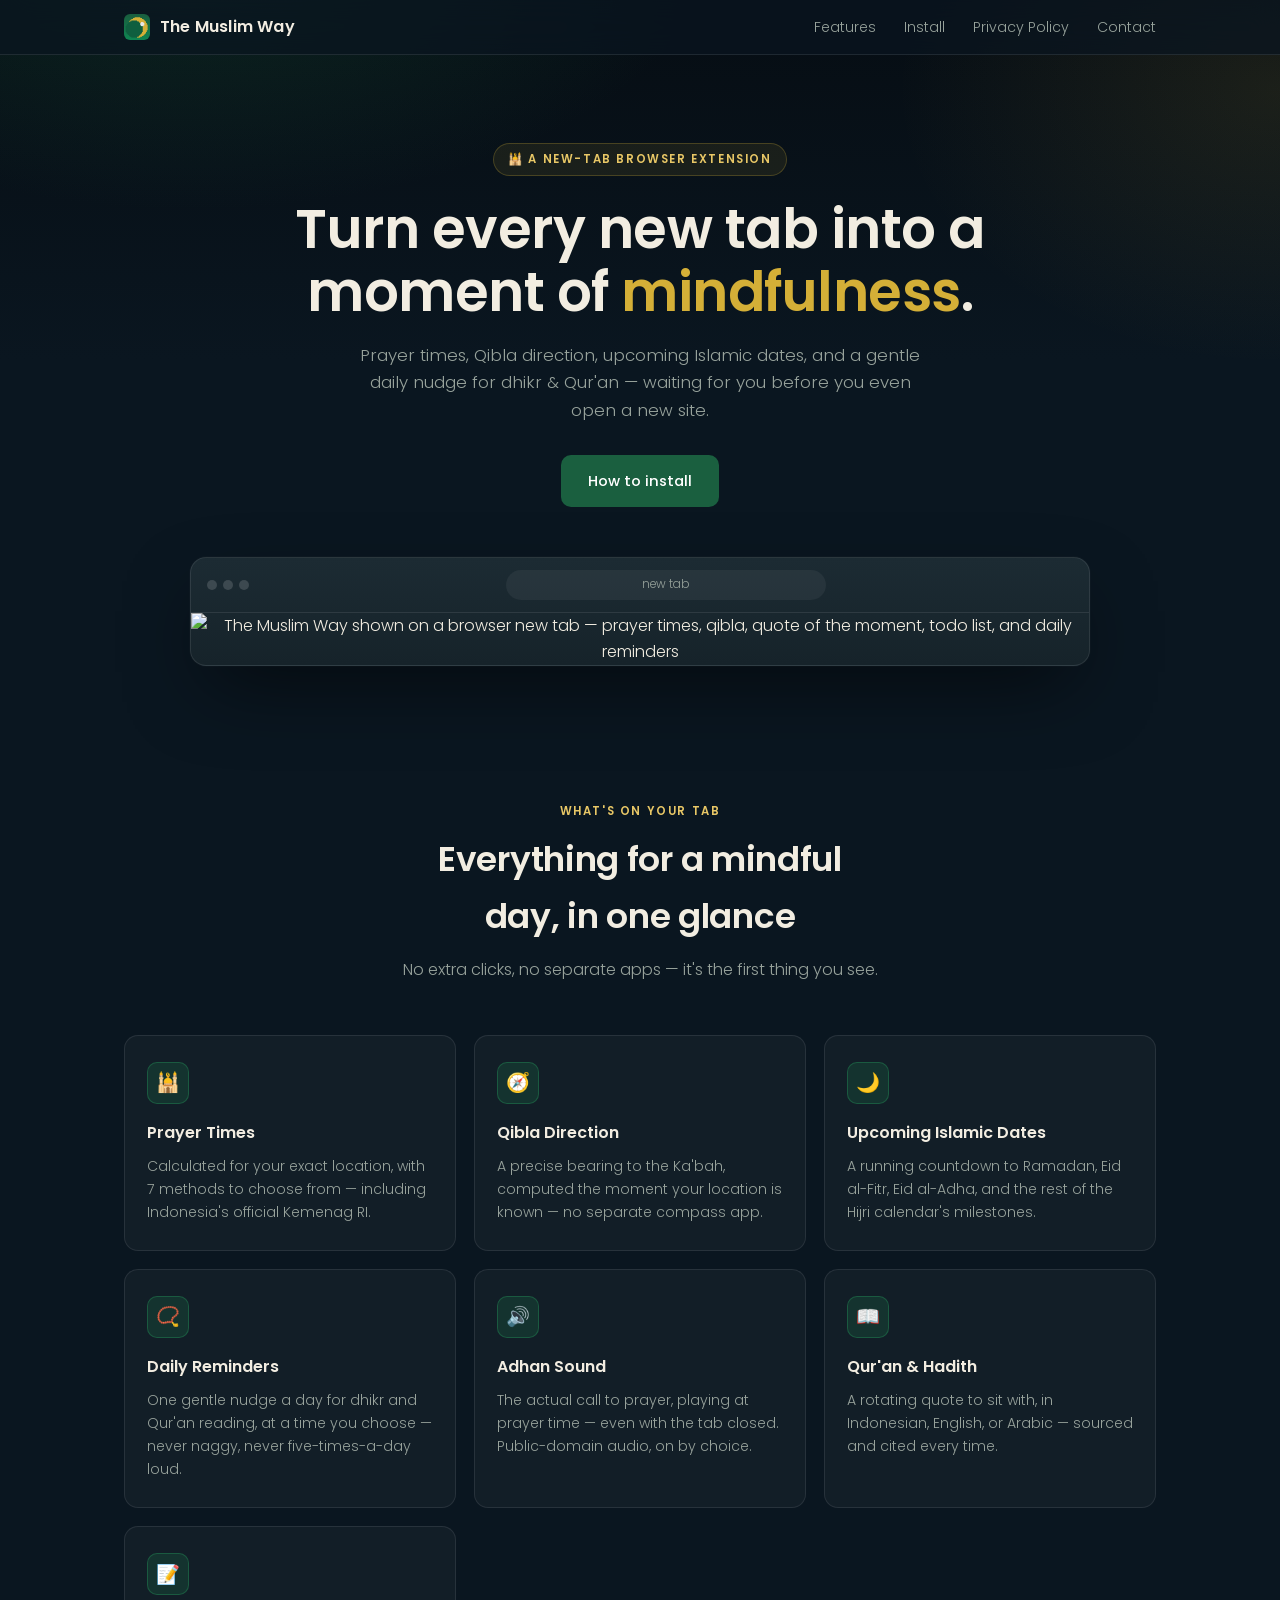
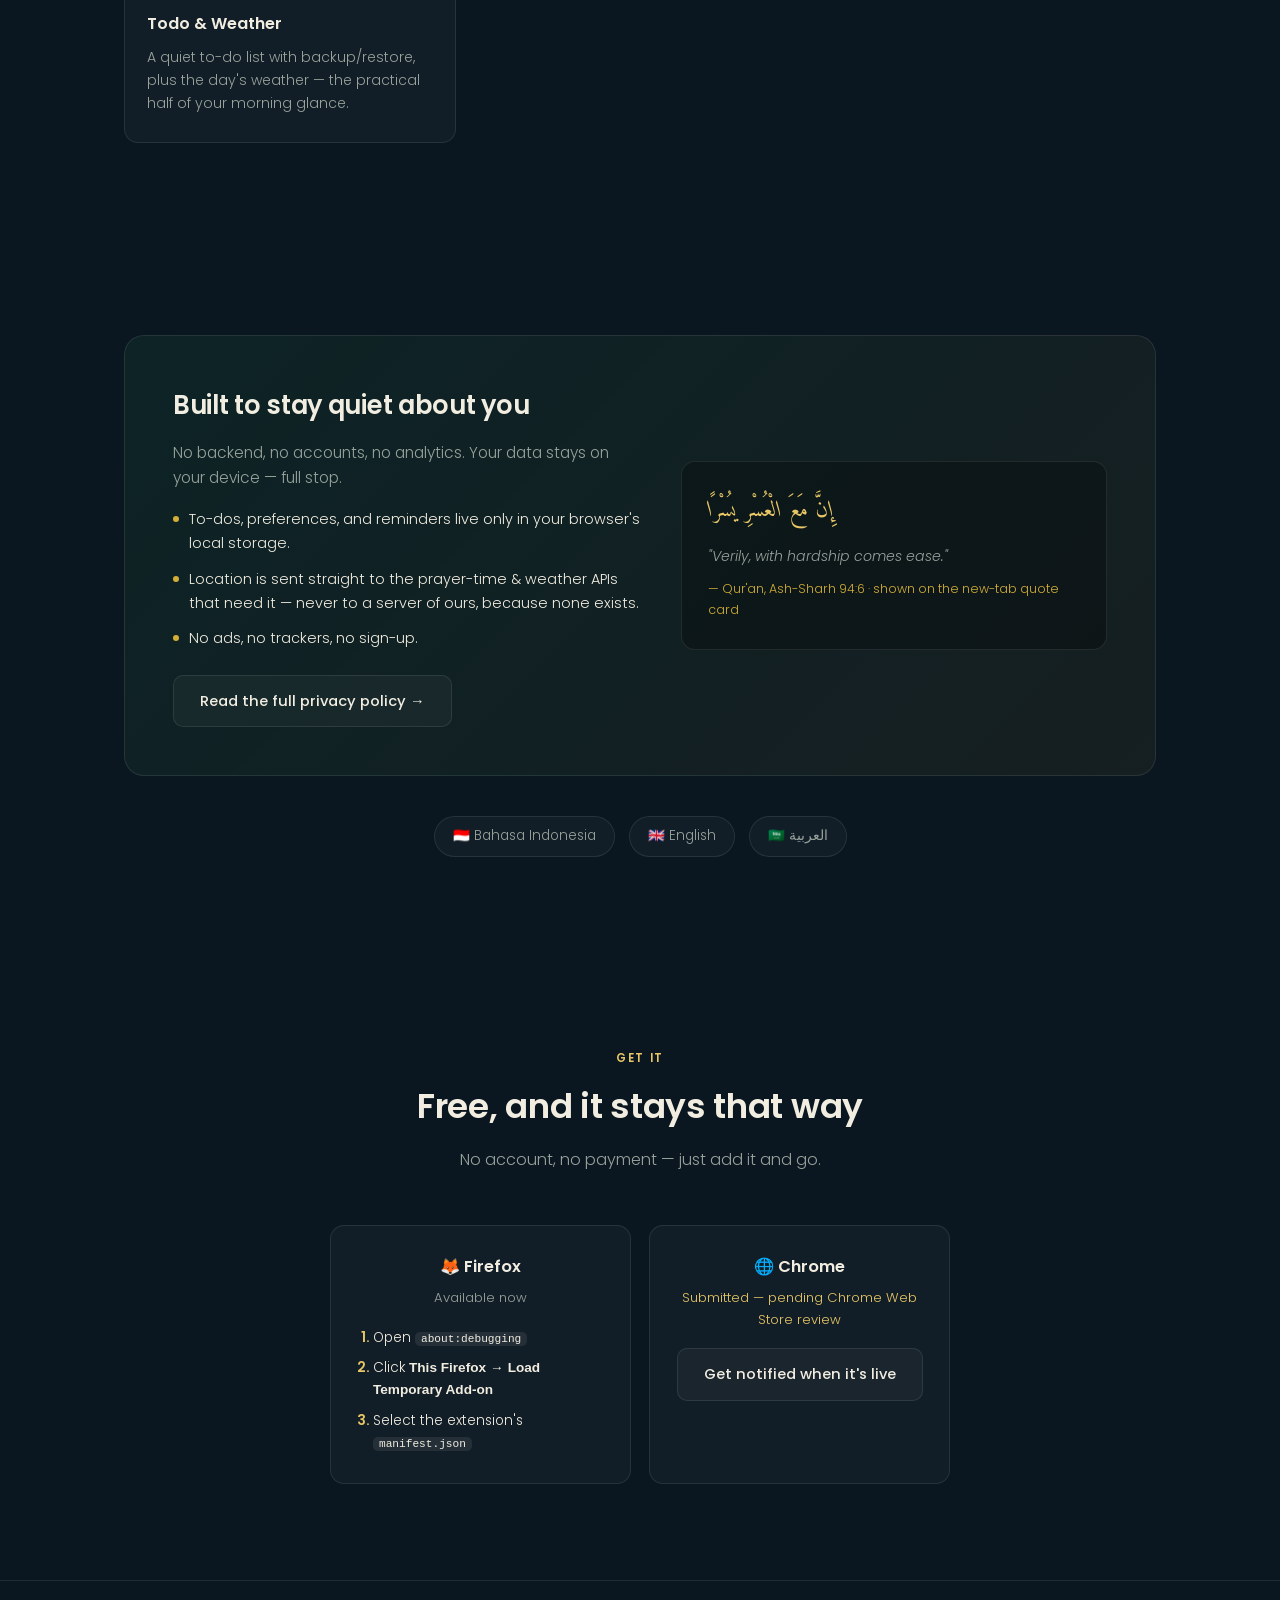
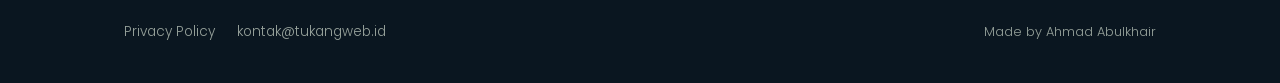
==== commit 5a1b50a9: "Rename extension from Muslim Dashboard to The Muslim Way Display name change only — manifest.json's " ====
--- a/index.html
+++ b/index.html
@@ -3,7 +3,7 @@
 <head>
 <meta charset="UTF-8">
 <meta name="viewport" content="width=device-width, initial-scale=1.0">
-<title>Muslim Dashboard — a new tab, made mindful</title>
+<title>The Muslim Way — a new tab, made mindful</title>
 <meta name="description" content="A browser extension that turns every new tab into prayer times, Qibla direction, upcoming Islamic dates, and a gentle daily nudge for dhikr &amp; Qur'an.">
 <link rel="icon" href="icons/icon32.png">
 <link rel="preconnect" href="https://fonts.googleapis.com">
@@ -555,7 +555,7 @@
   <div class="nav-inner">
     <a class="brand" href="#top">
       <img src="icons/icon32.png" alt="">
-      Muslim Dashboard
+      The Muslim Way
     </a>
     <nav class="nav-links">
       <a href="#features">Features</a>
@@ -585,7 +585,7 @@
           <div class="dots"><span></span><span></span><span></span></div>
           <div class="url-pill">new tab</div>
         </div>
-        <img src="screenshot-1280x800.png" alt="Muslim Dashboard shown on a browser new tab — prayer times, qibla, quote of the moment, todo list, and daily reminders">
+        <img src="screenshot-1280x800.png" alt="The Muslim Way shown on a browser new tab — prayer times, qibla, quote of the moment, todo list, and daily reminders">
       </div>
     </div>
   </section>
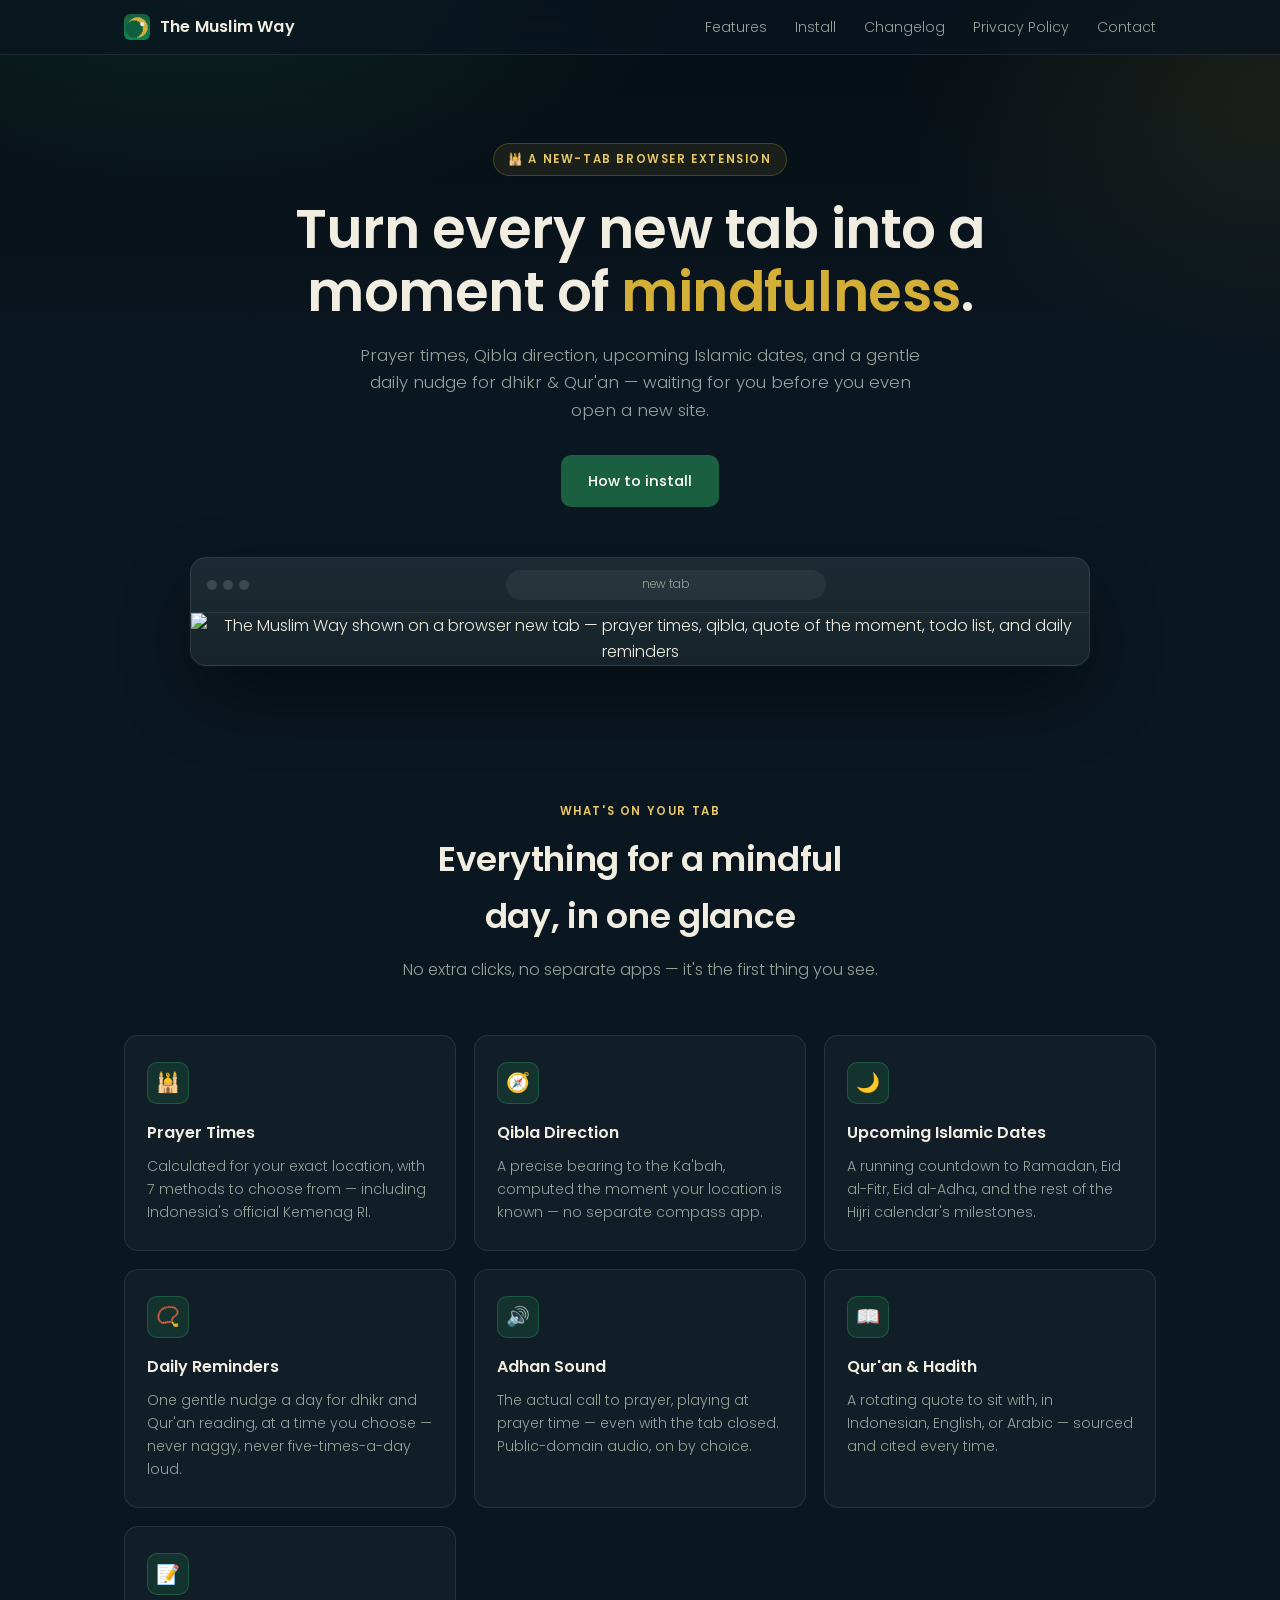
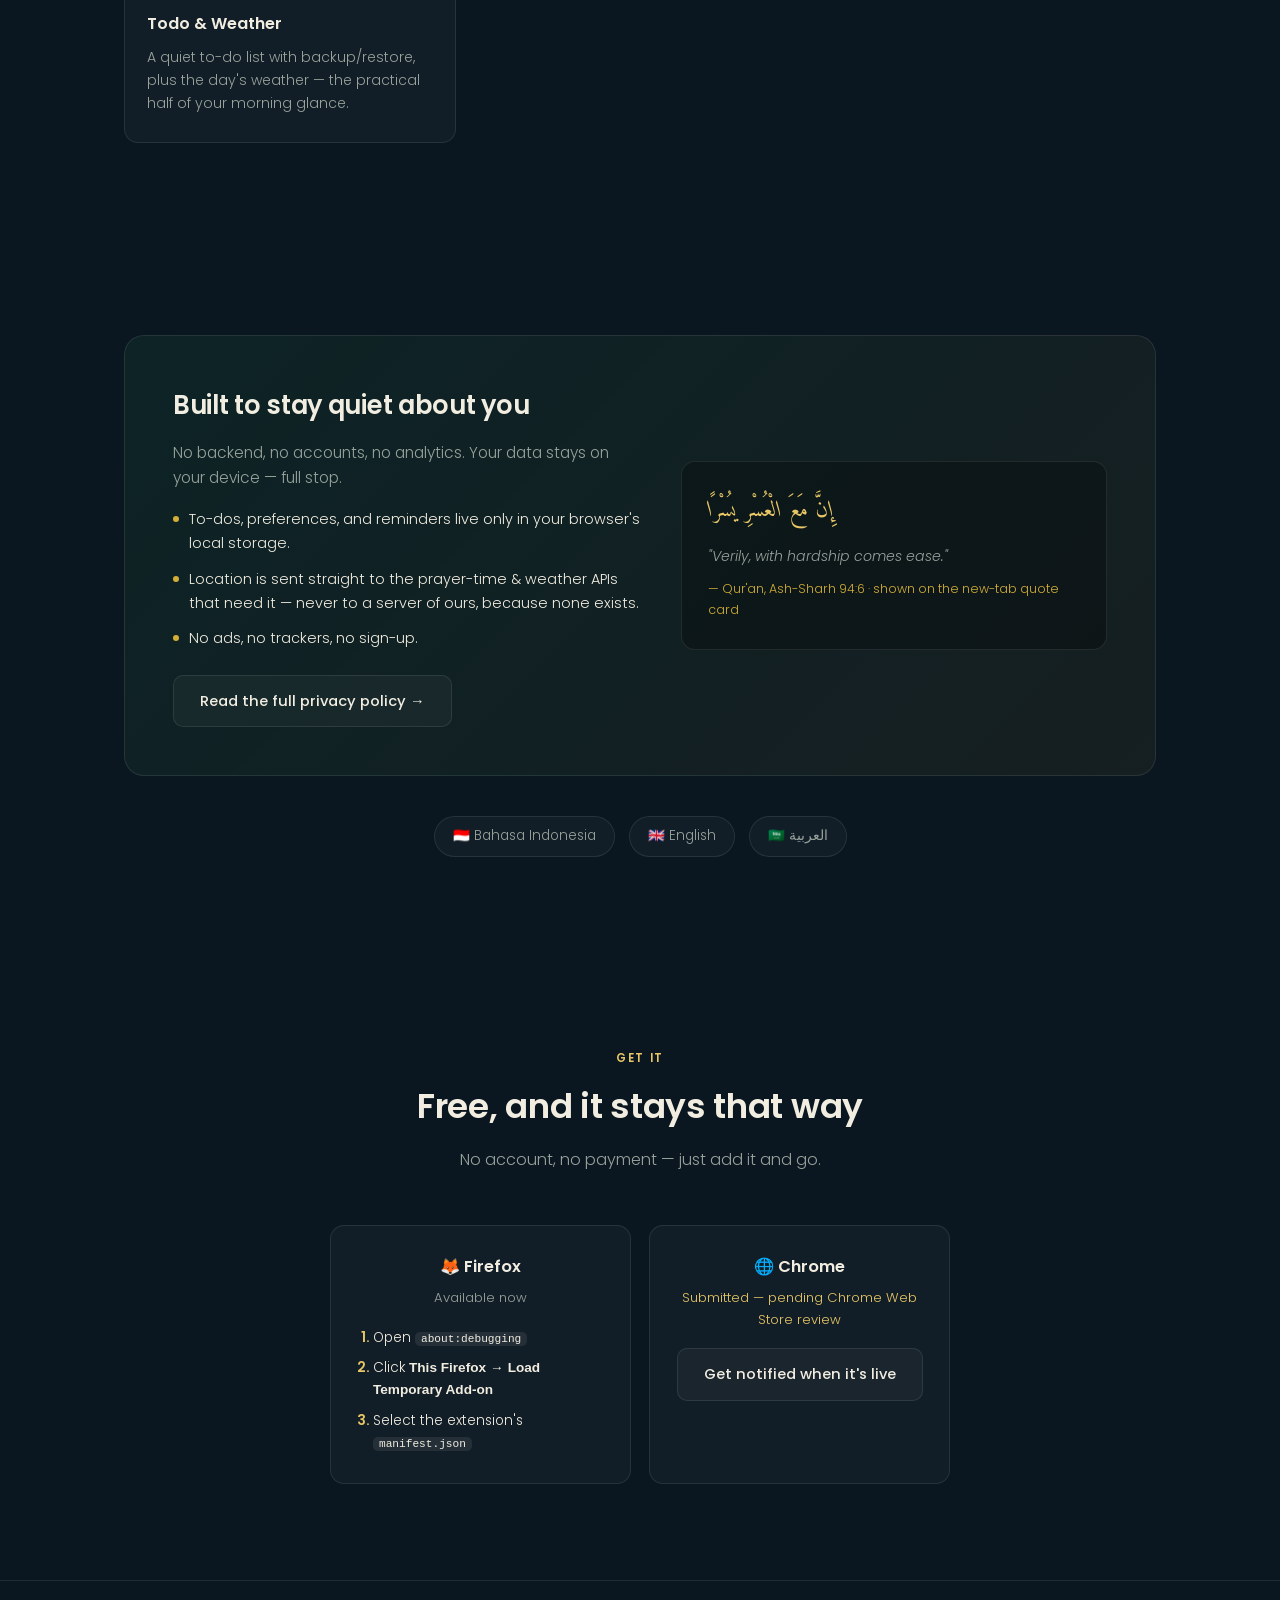
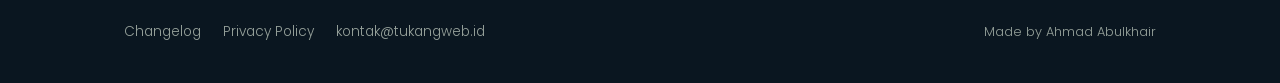
==== commit 8fe22816: "Add public changelog page, linked from the landing page changelog.html mirrors privacy.html's theme/" ====
--- a/index.html
+++ b/index.html
@@ -560,6 +560,7 @@
     <nav class="nav-links">
       <a href="#features">Features</a>
       <a href="#install">Install</a>
+      <a href="changelog.html">Changelog</a>
       <a href="privacy.html">Privacy Policy</a>
       <a href="mailto:kontak@tukangweb.id">Contact</a>
     </nav>
@@ -693,6 +694,7 @@
 <footer>
   <div class="wrap footer-inner">
     <div class="footer-links">
+      <a href="changelog.html">Changelog</a>
       <a href="privacy.html">Privacy Policy</a>
       <a href="mailto:kontak@tukangweb.id">kontak@tukangweb.id</a>
     </div>
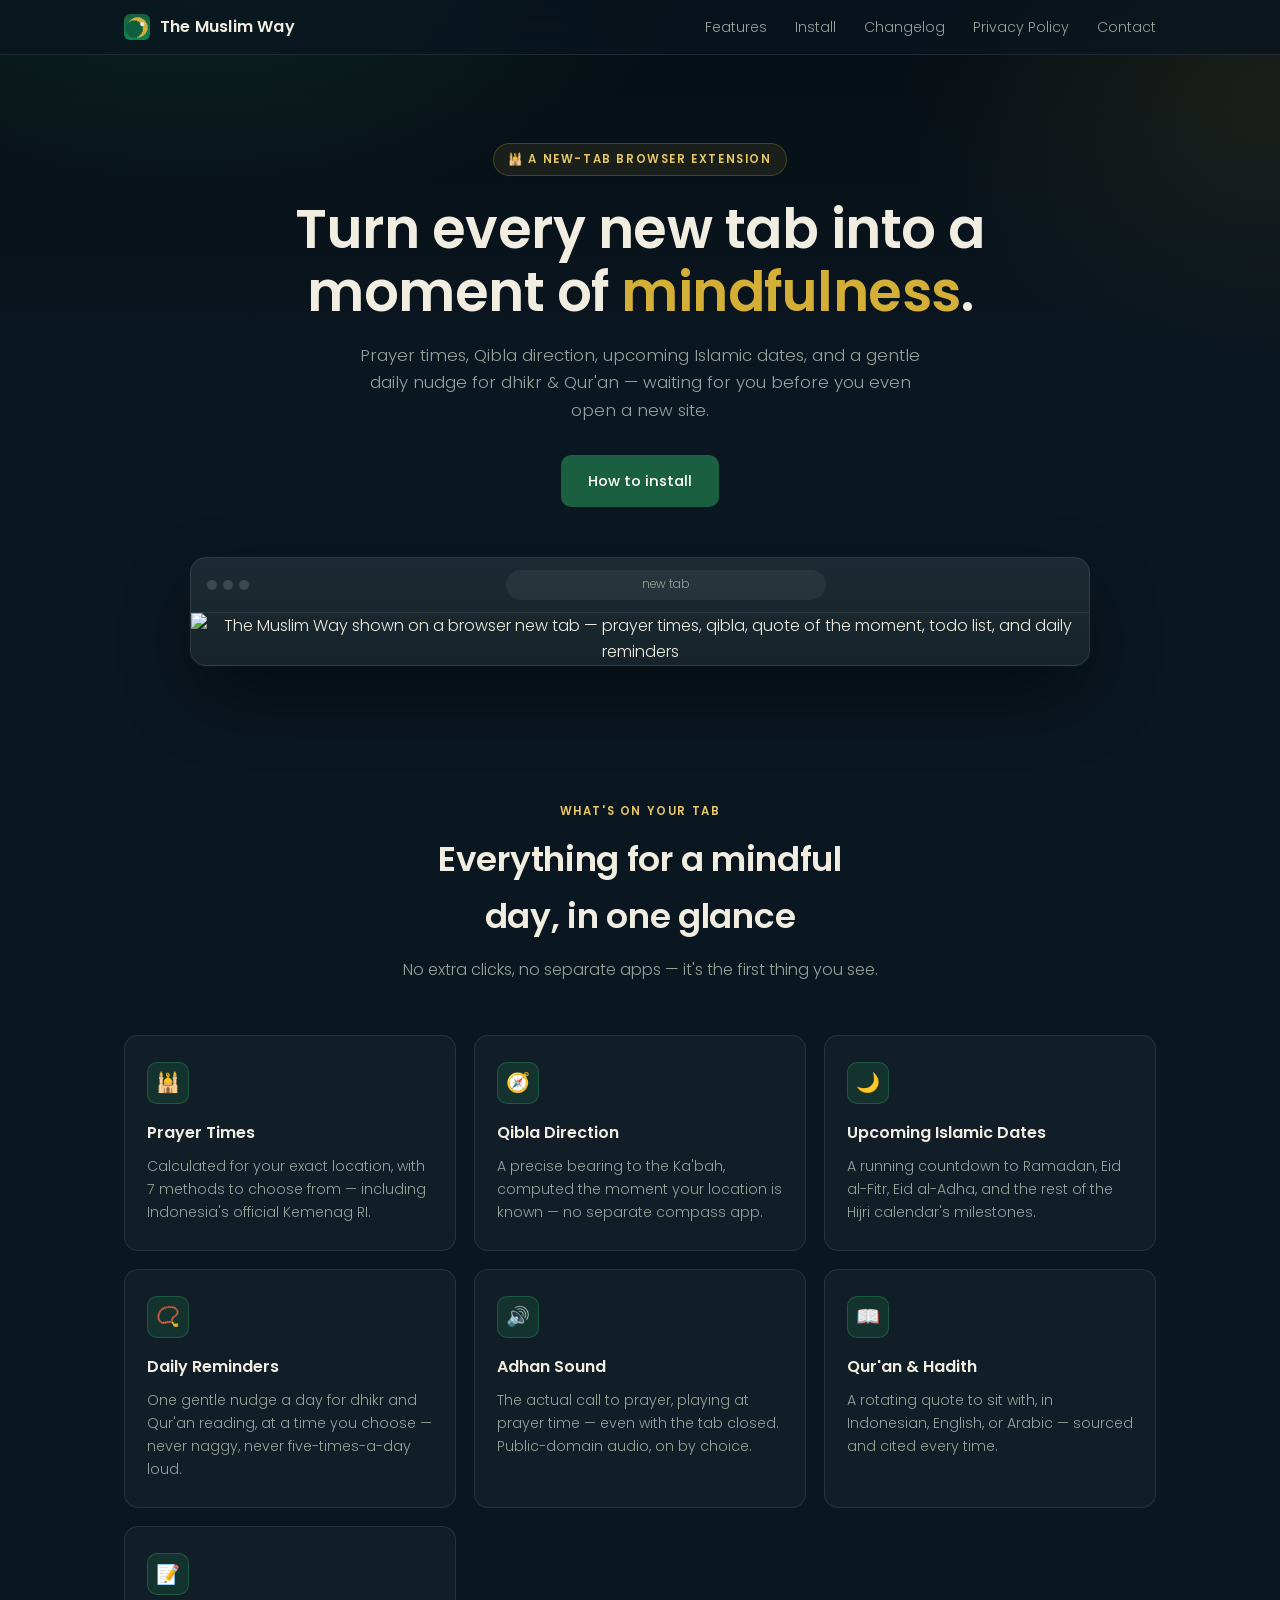
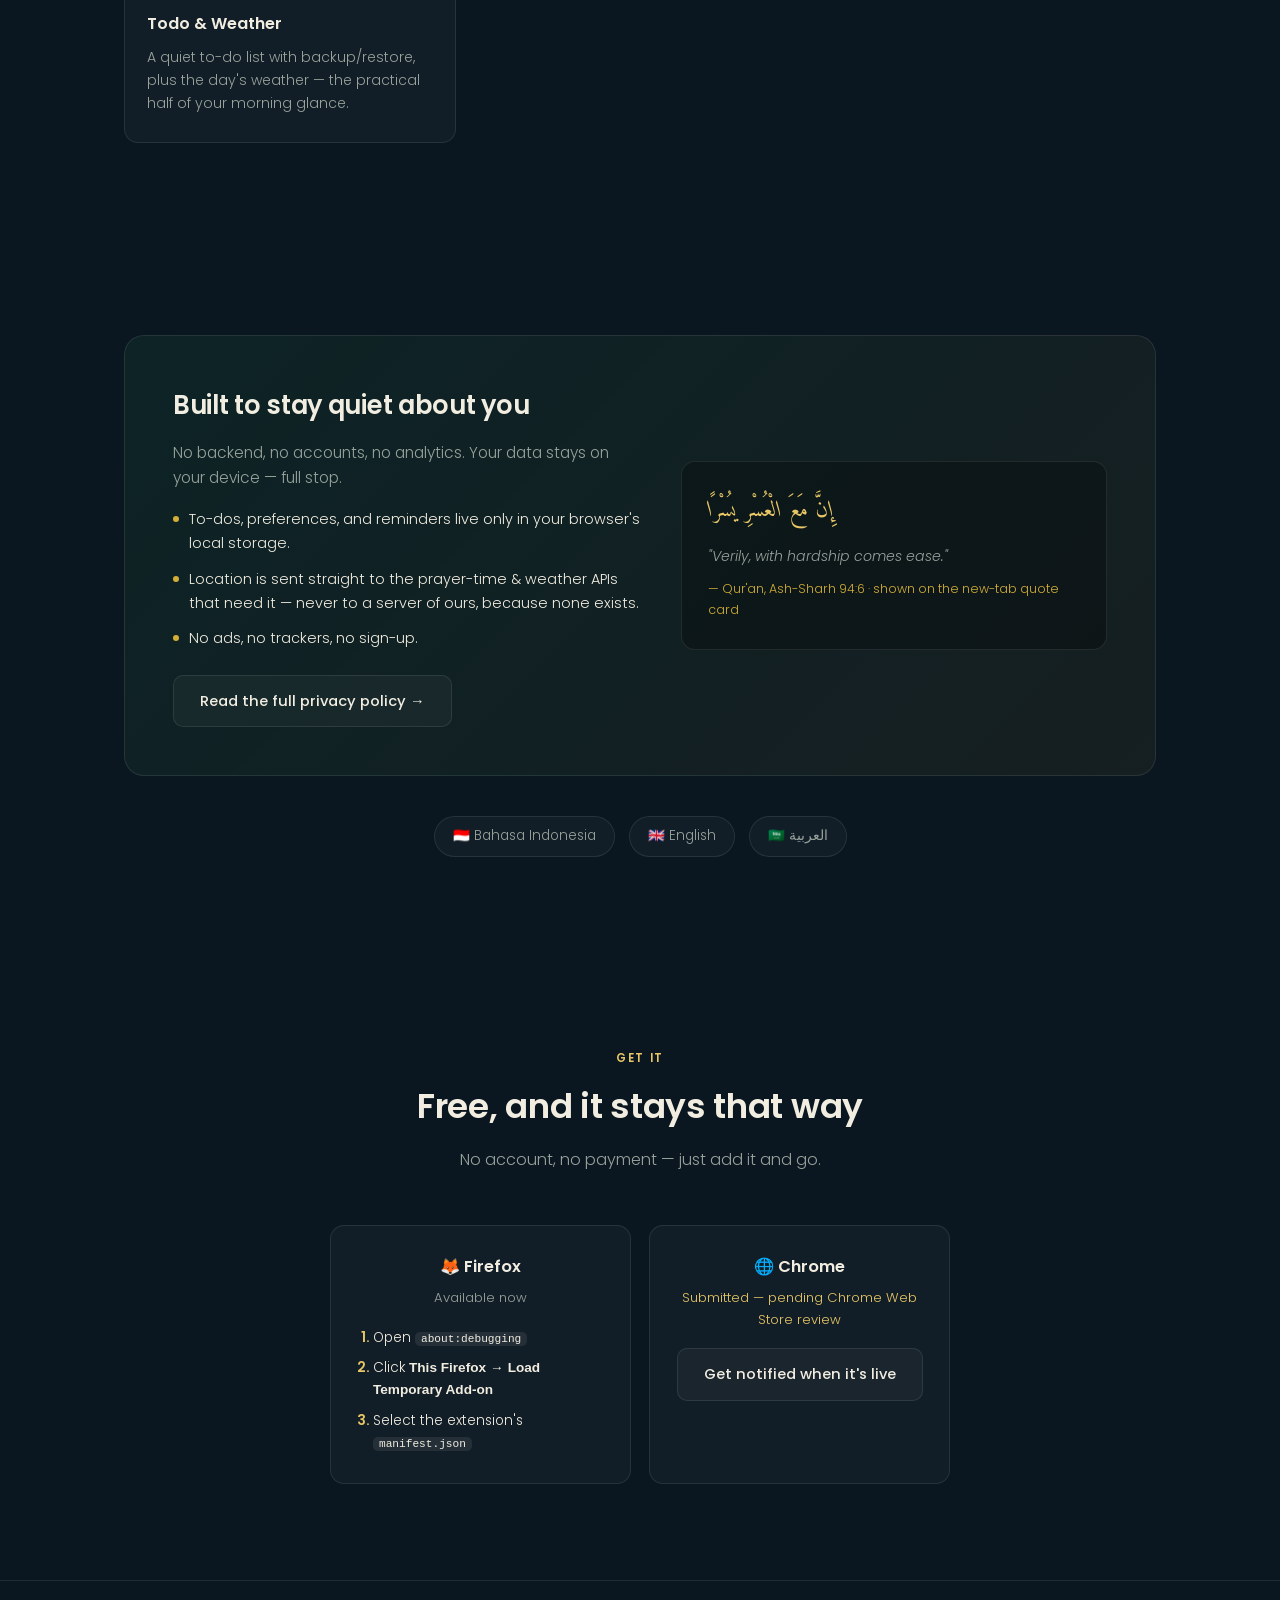
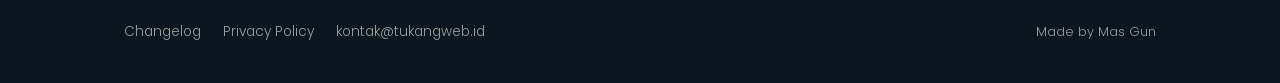
==== commit db1711a7: "Update landing page footer credit to Mas Gun" ====
--- a/index.html
+++ b/index.html
@@ -698,7 +698,7 @@
       <a href="privacy.html">Privacy Policy</a>
       <a href="mailto:kontak@tukangweb.id">kontak@tukangweb.id</a>
     </div>
-    <div class="footer-note">Made by Ahmad Abulkhair</div>
+    <div class="footer-note">Made by Mas Gun</div>
   </div>
 </footer>
 
